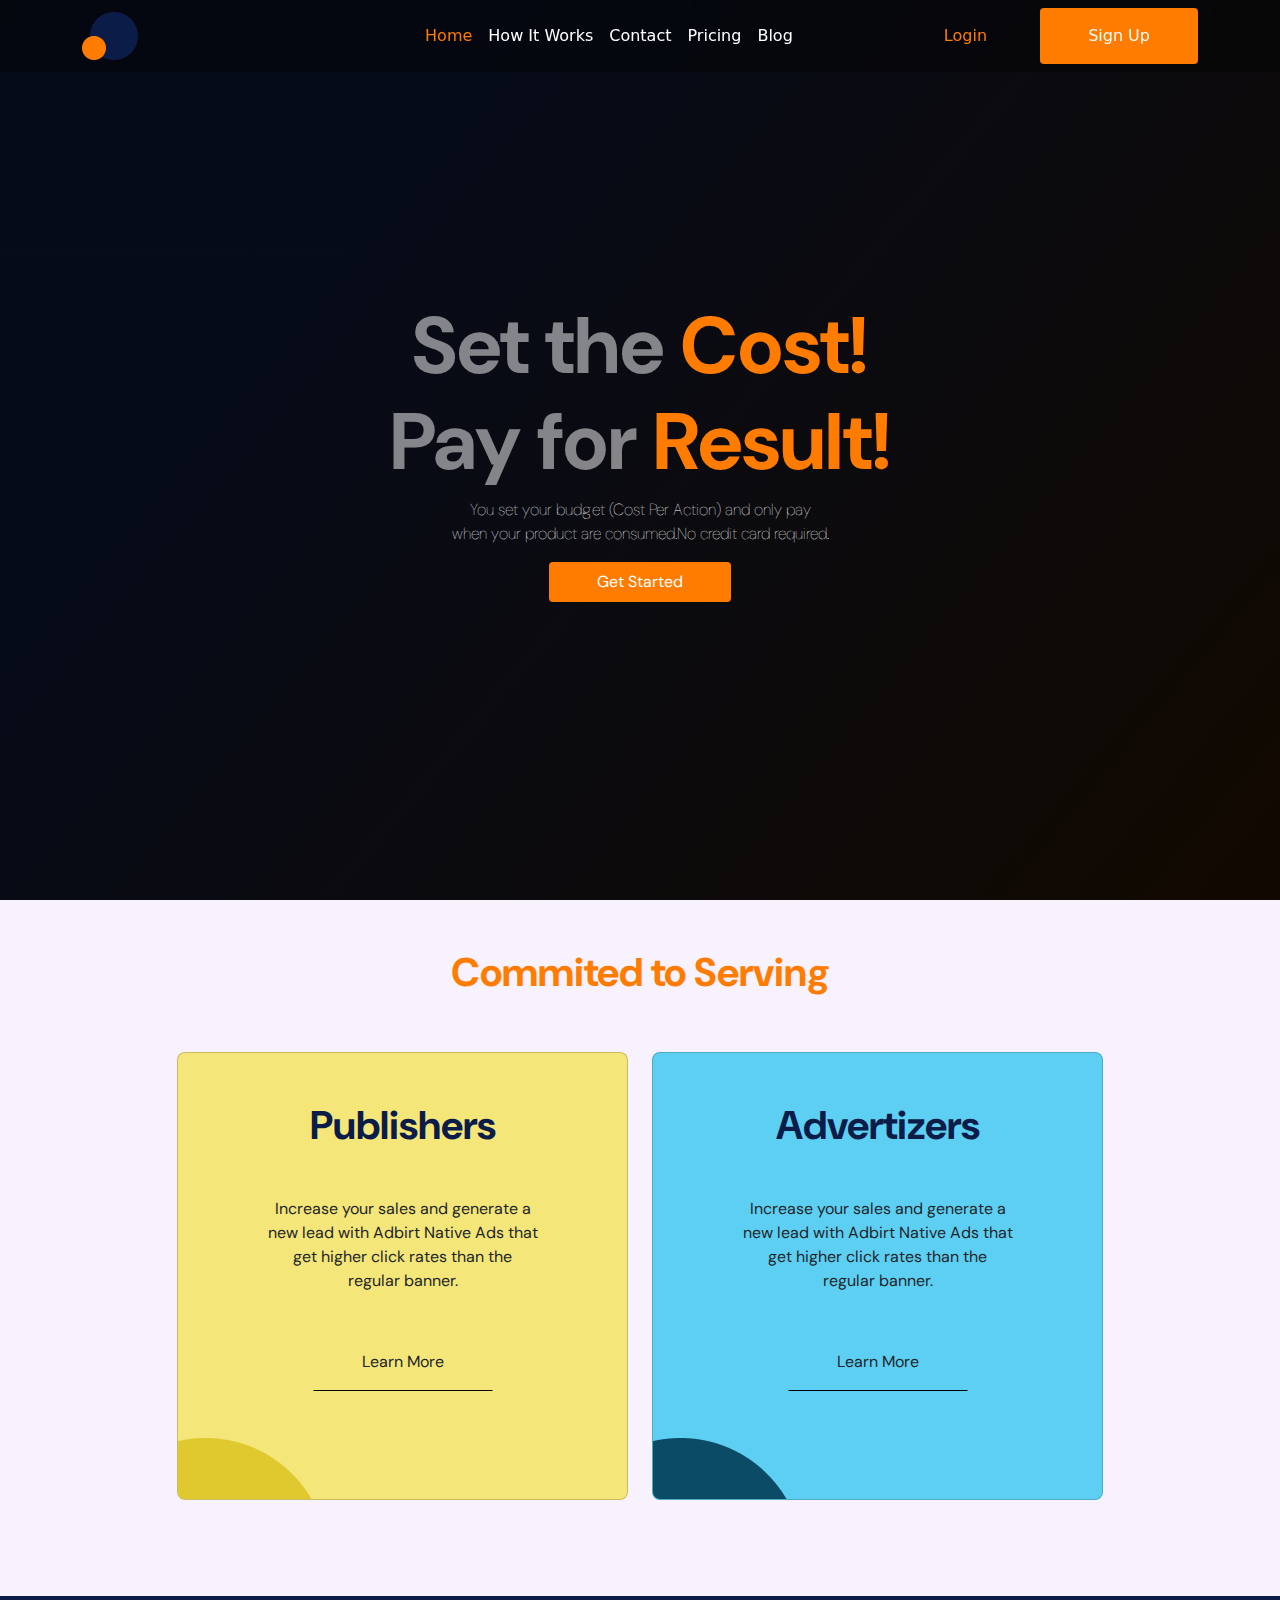
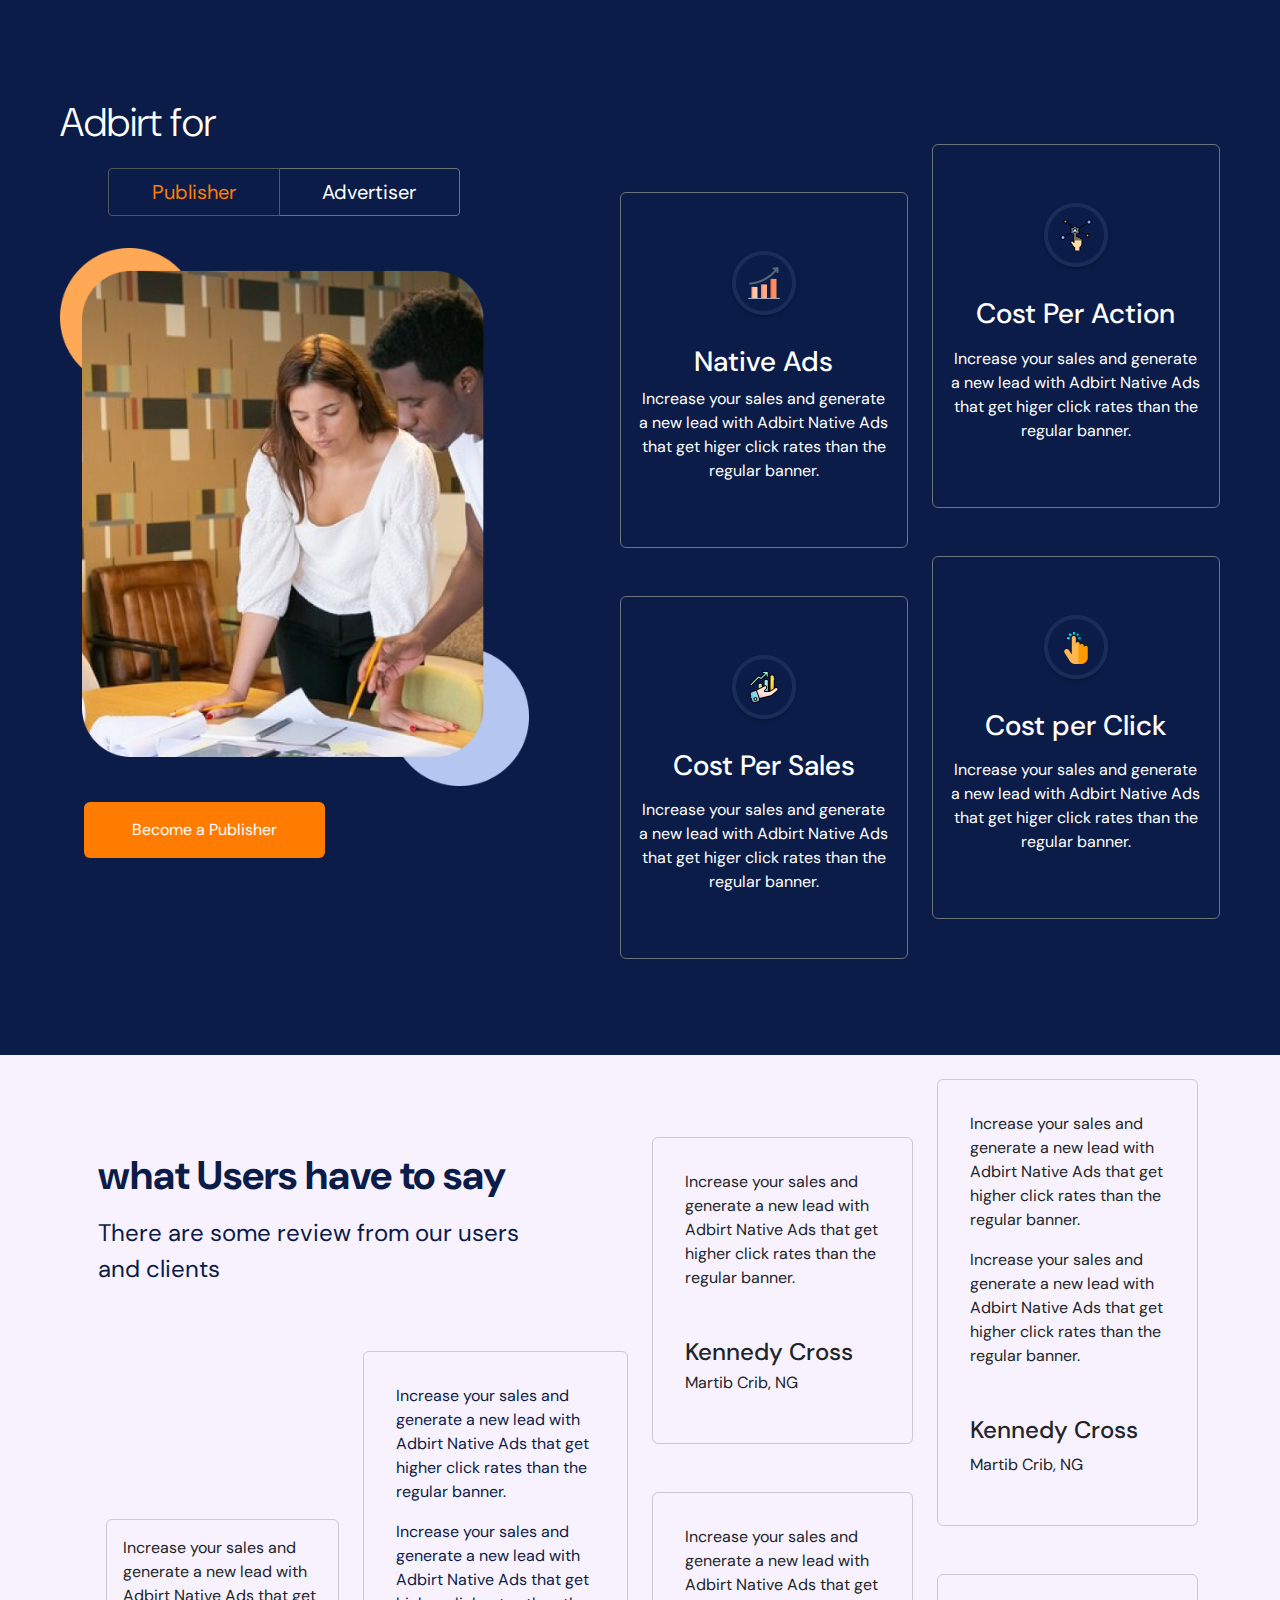
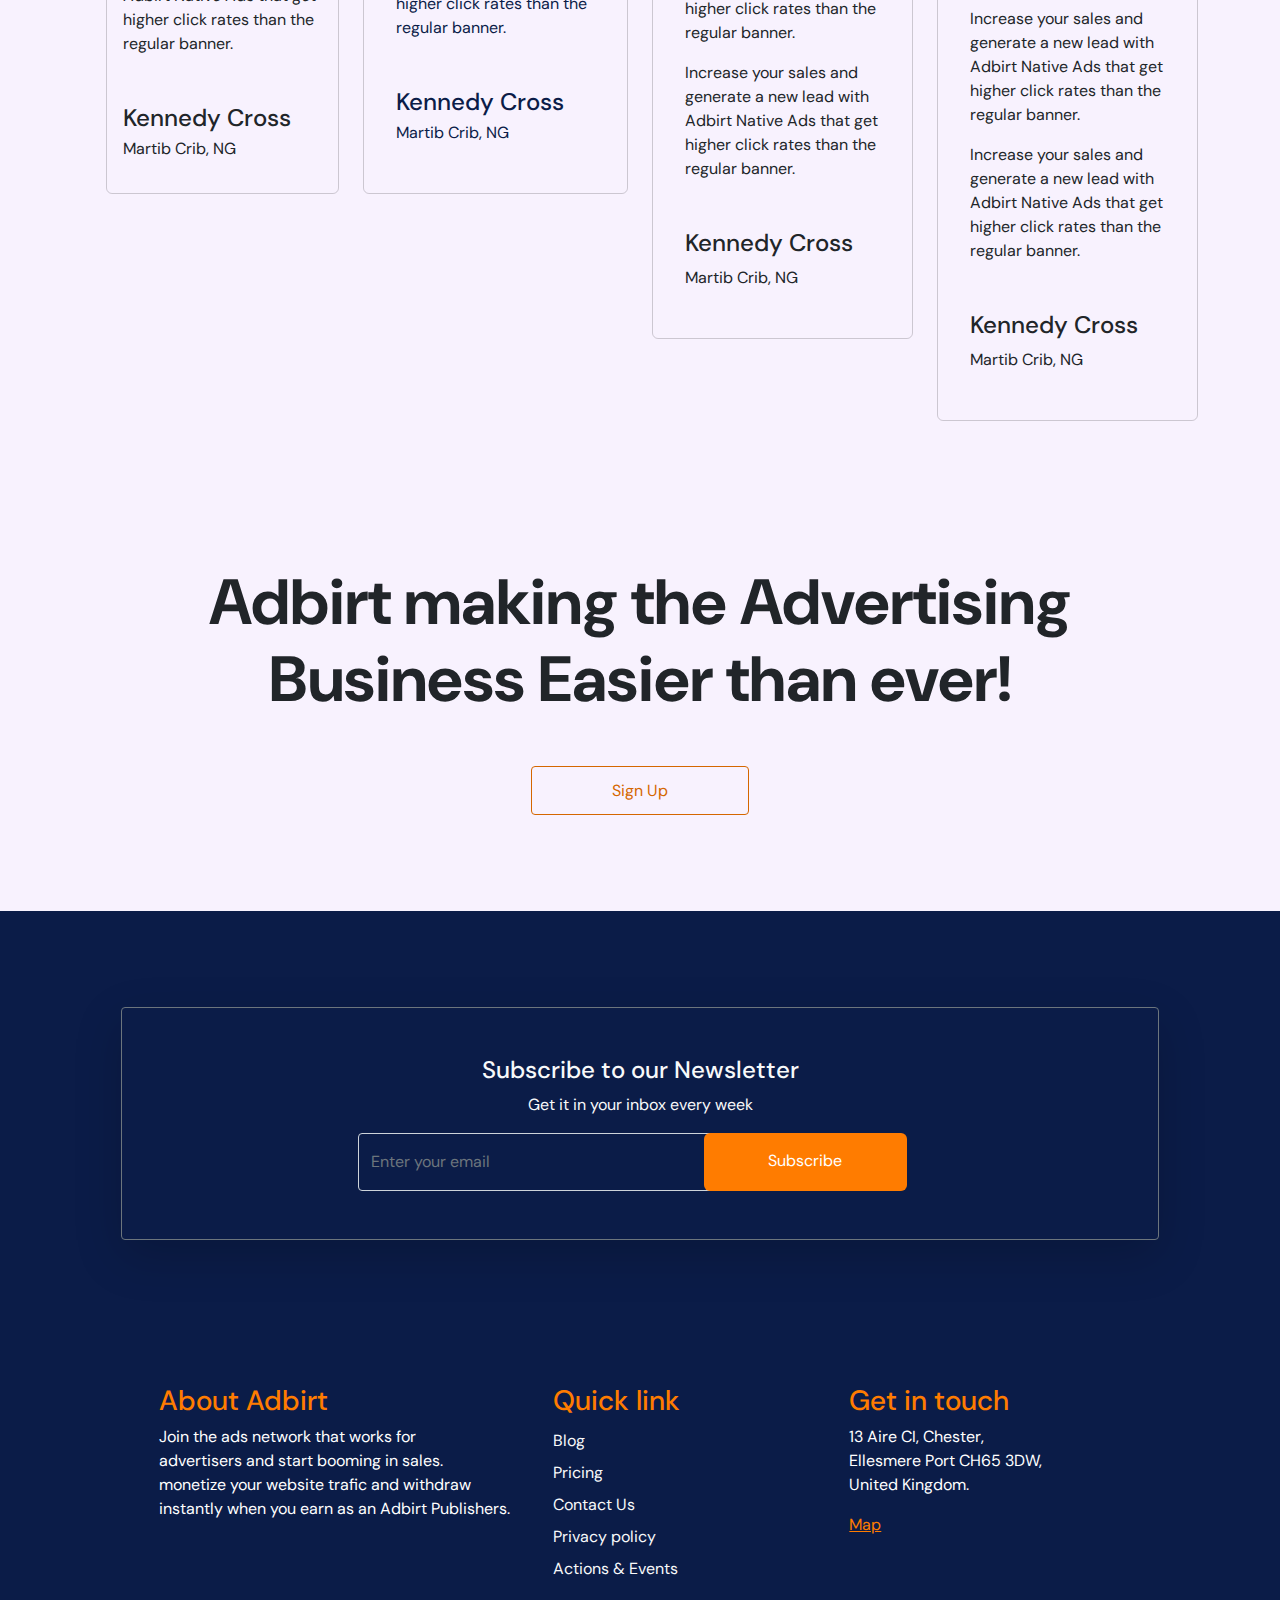
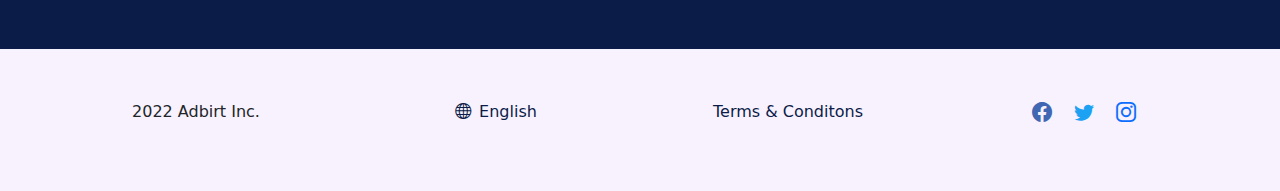
==== index.html @ 10f9bd60 "made some modifications on the contact and index" ====
<!DOCTYPE html>
<html lang="en">

<head>
    <meta charset="UTF-8">
    <meta http-equiv="X-UA-Compatible" content="IE=edge">
    <meta name="viewport" content="width=device-width, initial-scale=1.0">
    <title>landing page one</title>
    <!-- css link -->
    <link rel="stylesheet" href="main.css">
    <!-- bootstrap link -->
    <link rel="stylesheet" href="./css/bootstrap.min.css">
    <!-- icon link -->
    <link rel="stylesheet" href="https://cdn.jsdelivr.net/npm/bootstrap-icons@1.9.1/font/bootstrap-icons.css">
    <!-- google-font link -->
    <link href="https://fonts.googleapis.com/css2?family=DM+Sans:wght@400;700&display=swap" rel="stylesheet">
</head>

<body>
    <!-- start of hero section -->
    <nav class="navbar navbar-expand-lg glass-bg fixed-top p-2">
        <div class="container">
            <div class="position-relative">
                <a class="navbar-brand ms-auto" href="#">
                    <img class="position-absolute bottom-0" src="./asset/vectors/Ellipse 1 (1).png" alt="">
                    <img class="mx-2" src="./asset/vectors/Ellipse 1.png" alt=""></a>
            </div>
            <button class="navbar-toggler" type="button" data-bs-toggle="collapse"
                data-bs-target="#navbarSupportedContent" aria-controls="navbarSupportedContent" aria-expanded="false"
                aria-label="Toggle navigation">
                <span claxss="navbar-toggler-icon"></span>
            </button>
            <div class="collapse navbar-collapse" id="navbarSupportedContent">
                <ul class="navbar-nav mx-auto mb-lg-0 fs-6">
                    <li class="nav-item">
                        <a class="nav-link active " aria-current="page" href="index.html">Home</a>
                    </li>
                    <li class="nav-item">
                        <a class="nav-link text-white " href="how it works.html">How It Works</a>
                    </li>
                    <li class="nav-item">
                        <a class="nav-link text-white" href="contact.html">Contact</a>
                    </li>
                    <li class="nav-item">
                        <a class="nav-link text-white" href="pricing.html">Pricing</a>
                    </li>
                    <li class="nav-item">
                        <a class="nav-link text-white" href="#">Blog</a>
                    </li>
                </ul>

                <div class="">
                    <a class="active text-decoration-none  mx-5" href="#">Login</a>
                    <button class="btn btn-warning button rounded-1 px-5 py-3" type="submit">Sign Up</button>
                </div>
            </div>
        </div>
    </nav>
    <!-- end of nav-bar -->

    <!-- landing page -->
    <section class="section-1 d-flex align-content-center lenear">
        <div class="container">
            <div class="row align-content-center min-vh-100">
                <div class="col-12">
                    <h1 class="text-center fw-bolder display-1 text-white-50 pt-0 head">Set the <span
                            class="custom">Cost!</span><br>
                        Pay for <span class="custom">Result!</span>
                    </h1>
                    <p class="text-white fw-lighter text-center text-sm-center">
                        You set your budget (Cost Per Action) and only pay<br> when your product
                        are consumed.No credit card required.
                    </p>
                    <div class="btn-1 text-center px-3">
                        <a class="btn rounded-1 btn-get px-5 py-2" href="#">Get Started</a>
                    </div>
                </div>

            </div>
        </div>
        </div>
    </section>
    <!-- Commited to serving section -->
    <section class="section-2">
        <h1 class="text-center fw-bold mt-5 custom">Commited to Serving</h1>
        <div class="container mb-5">
            <div class="row gy-5 d-flex justify-content-center align-content-center py-5 pb-5">
                <div class="col-lg-5 col-md-12 col-sm-12 justify-content-center">
                    <div class="card d-flex py-5 px-4 rounded-3 card-1 position-relative overflow-hidden"
                        style="min-height: 28em;">
                        <h1 class="text-capitalize fw-bold advert text-center pub">publishers</h1>
                        <div class="card-body">
                            <p class="text-center px-5 py-4">
                                Increase your sales and generate
                                a new lead with Adbirt Native Ads
                                that get higher click rates than the
                                regular banner.
                            </p>
                            <div class="btn-advert text-center align-items-center">
                                <a href="#" class="btn b-bottom px-5 py-3 ">Learn More</a>
                            </div>
                        </div>

                        <img class="position-absolute bottom-0 start-0" src="./asset/vectors/Ellipse 6.png" alt="">
                    </div>
                </div>

                <div class="col-lg-5 col-md-12 col-sm-12">
                    <div class="card py-5 px-4 rounded-3 card-2 position-relative overflow-hidden"
                        style="min-height: 28em;">
                        <h1 class="text-capitalize fw-bold advert text-center">advertizers</h1>
                        <div class="card-body">
                            <p class="text-center text-dark px-5 py-4">
                                Increase your sales and generate
                                a new lead with Adbirt Native Ads
                                that get higher click rates than the
                                regular banner.
                            </p>
                            <div class="btn-advert text-center align-items-center">
                                <a href="#" class="btn px-5 py-3 mb-0 b-bottom">Learn More</a>

                            </div>
                        </div>
                        <img class="position-absolute bottom-0 start-0" src="./asset/vectors/Group 18.png" alt="">
                    </div>
                </div>
            </div>
        </div>
    </section>
    <!-- the Adbrit section -->
    <section class="section-3 mvh-100">
        <div class="container-fluid">
            <div class="row p-5">
                <div class="col-lg-5">
                    <p class="text-white fw-light pt-5 fs-1">Adbirt for</p>
                    <div class="d-flex ms-0 ms-lg-5 btn-group mx-auto bg-transparent w-75">
                        <a href="#" class="btn btn-secondary btn-lg active px-0 bg-transparent px-2 btn-ad-1">Publisher</a>
                        <a href="#" class="btn btn-secondary  btn-lg px-0 bg-transparent px-2 btn-ad-2">Advertiser</a>
                    </div>
                    <div class="adb-img mt-3 py-3">
                        <img class="img-fluid" src="./asset/img/Group 13.png" alt="">
                    </div>
                    <div class="btn-2 mx-4 ">
                        <a href="#" class="btn btn-border-bottom btn-get py-3 px-5">Become a Publisher</a>
                    </div>
                </div>
                <div class="col-lg-7 ">
                    <div class="row step">
                        <div class="col-lg-6 mt-5">
                            <div class="card border border-secondary transperant mb-5 text-white pt-5">
                                <img class="mx-auto py-2" src="./asset/img/Group 9.png" alt="">
                                <div class="card-body text-white p-3">
                                    <h3 class="text-center mb-2">Native Ads</h3>
                                    <p class="text-center mb-5">
                                        Increase your sales and generate
                                        a new lead with Adbirt Native Ads
                                        that get higer click rates than the
                                        regular banner.
                                    </p>
                                </div>
                            </div>
                            <div class="card border border-secondary transperant text-white pt-5 mb-5">
                                <img class="mx-auto py-2" src="./asset/img/Group 11.png" alt="">
                                <div class="card-body text-white p-3">
                                    <h3 class="text-center mb-3">Cost Per Sales</h3>
                                    <p class="text-center mb-5">
                                        Increase your sales and generate
                                        a new lead with Adbirt Native Ads
                                        that get higer click rates than the
                                        regular banner.
                                    </p>
                                </div>
                            </div>
                        </div>
                        <div class="col-lg-6">
                            <div class="card border border-secondary transperant text-white mb-5 pt-5">
                                <img class="mx-auto py-2" src="./asset/img/Group 10.png" alt="">
                                <div class="card-body text-white p-3">
                                    <h3 class="text-center mb-3">Cost Per Action</h3>
                                    <p class="text-center mb-5">
                                        Increase your sales and generate
                                        a new lead with Adbirt Native Ads
                                        that get higer click rates than the
                                        regular banner.
                                    </p>
                                </div>
                            </div>
                            <div class="card border border-secondary transperant text-white pt-5">
                                <img class="mx-auto py-2" src="./asset/img/Group 12.png" alt="">
                                <div class="card-body text-white p-3">
                                    <h3 class="text-center mb-3">Cost per Click</h3>
                                    <p class="text-center mb-5">
                                        Increase your sales and generate
                                        a new lead with Adbirt Native Ads
                                        that get higer click rates than the
                                        regular banner.
                                    </p>
                                </div>
                            </div>
                        </div>
                    </div>
                </div>
            </div>
        </div>
    </section>
    <!-- What Users Have to say -->
    <section class="section-4">
        <div class="container">
            <div class="row">
                <div class="col-lg-6">
                    <div class="row justify-content-between accent">
                        <div class="col-lg-12 mt-5">
                            <p class="display-6 fw-bold mt-5 mx-3">
                                what Users have to say
                            </p>
                            <p class="fs-4 word-break mx-3">
                                There are some review from our users<br> and clients
                            </p>

                            <div class="d-block d-lg-flex flex-cont">
                                <div class="card bg-transparent mx-4 mt-5 my-5 align-self-end">
                                    <div class="card-body text-dark">
                                        <p>
                                            Increase your sales and generate
                                            a new lead with Adbirt Native Ads
                                            that get higher click rates than the
                                            regular banner.
                                        </p>
                                        <p class="mt-5 mb-1 h4">
                                            Kennedy Cross
                                        </p>
                                        <p class="mt-0">
                                            <span>Martib Crib, NG</span>
                                        </p>
                                    </div>
                                </div>

                                <div class="card p-3 bg-transparent align-self-start my-5">
                                    <div class="card-body">
                                        <p>
                                            Increase your sales and generate
                                            a new lead with Adbirt Native Ads
                                            that get higher click rates than the
                                            regular banner.
                                        </p>
                                        <p>
                                            Increase your sales and generate
                                            a new lead with Adbirt Native Ads
                                            that get higher click rates than the
                                            regular banner.
                                        </p>
                                        <p class="h4 mt-5 mb-1">
                                            Kennedy Cross
                                        </p>
                                        <p class="mt-0">
                                            <span>Martib Crib, NG</span>
                                        </p>
                                    </div>
                                </div>
                            </div>
                        </div>
                    </div>
                </div>
                <div class="col-lg-6">
                    <div class="row text-dark justify-content-center align-items-center">
                        <div class="col-lg-6">
                            <div class="mb-5 text-dark">
                                <div class="card p-3 transperant mb-5">
                                    <div class="card-body text-left">
                                        <p>
                                            Increase your sales and generate
                                            a new lead with Adbirt Native Ads
                                            that get higher click rates than the
                                            regular banner.
                                        </p>
                                        <p class="h4 mt-5 mb-1">
                                            Kennedy Cross
                                        </p>
                                        <p class="mt-0">
                                            <span>Martib Crib, NG</span>
                                        </p>
                                    </div>
                                </div>
                                <div class="card p-3 transperant">
                                    <div class="card-body text-left">
                                        <p>
                                            Increase your sales and generate
                                            a new lead with Adbirt Native Ads
                                            that get higher click rates than the
                                            regular banner.
                                        </p>
                                        <p>
                                            Increase your sales and generate
                                            a new lead with Adbirt Native Ads
                                            that get higher click rates than the
                                            regular banner.
                                        </p>
                                        <p class="h4 mt-5">
                                            Kennedy Cross
                                        </p>
                                        <p class="mt-0">
                                            <span>Martib Crib, NG</span>
                                        </p>
                                    </div>
                                </div>
                            </div>

                        </div>
                        <div class="col-lg-6">
                            <div class="mb-5 text-dark">
                                <div class="card p-3 transperant mt-4 mb-5">
                                    <div class="card-body text-left">
                                        <p>
                                            Increase your sales and generate
                                            a new lead with Adbirt Native Ads
                                            that get higher click rates than the
                                            regular banner.
                                        </p>
                                        <p>
                                            Increase your sales and generate
                                            a new lead with Adbirt Native Ads
                                            that get higher click rates than the
                                            regular banner.
                                        </p>
                                        <p class="h4 mt-5">
                                            Kennedy Cross
                                        </p>
                                        <p class="mt-0">
                                            <span>Martib Crib, NG</span>
                                        </p>
                                    </div>
                                </div>
                                <div class="card p-3 transperant">
                                    <div class="card-body text-left">
                                        <p>
                                            Increase your sales and generate
                                            a new lead with Adbirt Native Ads
                                            that get higher click rates than the
                                            regular banner.
                                        </p>
                                        <p>
                                            Increase your sales and generate
                                            a new lead with Adbirt Native Ads
                                            that get higher click rates than the
                                            regular banner.
                                        </p>
                                        <p class="h4 mt-5">
                                            Kennedy Cross
                                        </p>
                                        <p class="mt-0">
                                            <span>Martib Crib, NG</span>
                                        </p>
                                    </div>
                                </div>
                            </div>
                        </div>
                    </div>

                </div>
            </div>
        </div>
        <div class="container mt-5 pt-5 pb-5 ">
            <h1 class="text-dark text-center fw-bold text-wrap display-3"> Adbirt making the Advertising Business Easier
                than ever!</h1>
            <div class="btn-2 text-center mt-5">
                <a href="#" class="btn btn-outline-warning btn-border-bottom btn-signup-2 rounded-1">Sign Up</a>
            </div>
        </div>

    </section>
<!-- subscribe section -->
    <section class="section-5 section-3 mt-5 pb-5 pt-5 px-5 mvh-100">
        <div class="container">
            <div
                class=" transperant text-light text-center border border-secondary shadow-lg p-4 mb-5 rounded rounded-1 p-5 mt-5 min-vw-25 h-50 form-wd">
                <h4>Subscribe to our Newsletter</h4>
                <p>
                    Get it in your inbox every week
                </p>

                <div class="d-none d-md-block grim">
                    <form class="position-relative d-flex justify-content-center" role="group">
                        <div class="container-fluid">
                            <input class="form-control py-3 w-50 ms-5 me-5 pt bg-transparent rounded-1" type="email"
                                placeholder="Enter your email" aria-label="Search">
                        </div>
                        <a class="btn input-btn py-3 position-absolute top-0 start-50 bottom-0 end-0 w-25"
                            type="submit">Subscribe</a>
                    </form>
                </div>
                <div class="d-block d-md-none">
                    <form class="" role="group">
                        <div class="container">
                            <input class="form-control d-flex me-2 me-sm-5 py-3 bg-transparent rounded-1" type="email"
                                placeholder="Enter your email" aria-label="Search">
                        </div>
                        <div class="container">
                            <button class="btn input-btn btn-sm  px-4 py-2 mt-2 rounded-1"
                                type="submit">Subscribe</button>
                        </div>


                    </form>
                </div>
            </div>
        </div>
    </section>
    <!-- prefooter -->
    <section class="section-5">
        <div class="container-fluid">
            <div class="row d-flex justify-content-center p-5 fs-6 ml-5">
                <div class="col-lg-4">
                    <h3 class="text-capitalize ft-head">about adbirt</h3>
                    <p class="text-white text-left">
                        Join the ads network that works for<br>
                        advertisers and start booming in sales.<br>
                        monetize your website trafic and withdraw<br>
                        instantly when you earn as an Adbirt Publishers.
                    </p>
                </div>
                <div class="col-lg-3">
                    <h3 class="ft-head">Quick link</h3>
                    <ul class="list-unstyled lh-lg">
                        <li><a class="text-decoration-none text-light" href="#">Blog</a></li>
                        <li><a class="text-decoration-none text-light" href="#">Pricing</a></li>
                        <li><a class="text-decoration-none text-light" href="#">Contact Us</a></li>
                        <li><a class="text-decoration-none text-light" href="#">Privacy policy</a></li>
                        <li><a class="text-decoration-none text-light" href="#">Actions & Events</a></li>

                    </ul>
                </div>
                <div class="col-lg-3">
                    <h3 class="ft-head">Get in touch</h3>
                    <p class="text-white">
                        13 Aire CI, Chester,<br>
                        Ellesmere Port CH65 3DW,<br>
                        United Kingdom.
                    </p>
                    <div class="mb-5">
                        <a class="active" href="#">Map</a>
                    </div>

                </div>
            </div>
        </div>
    </section>
    <!-- the footer -->
    <footer>
        <div class="container-fluid">
            <div class="row d-flex justify-content-center align-items-center text-lg-center p-5 fs-6 ml-5">
                <div class="col-lg-3 ms-auto">
                    <p class="text-dark ft-colr">
                        2022 Adbirt Inc.
                    </p>
                </div>
                <div class="col-lg-3">
                    <p class="ft-colr">
                        <i class="bi bi-globe mx-2 mt-5"></i>English
                    </p>
                </div>
                <div class="col-lg-3">
                    <p class="ft-colr">
                        Terms & Conditons
                    </p>

                </div>
                <div class="col-lg-3">
                    <p class="ft-colr fs-5">
                       <a href="#"><i class="bi bi-facebook mx-2 d-block d-md-inline"></i></a>
                        <a href="#"><i class="bi bi-twitter mx-2 d-block d-md-inline"></i></a>
                        <a href="#"><i class="bi bi-instagram mx-2 d-block d-md-inline"></i></a>
                    </p>

                </div>
            </div>
        </div>

    </footer>

    <script src="./js/bootstrap.min.js"></script>
    <script src="./main.js"></script>
</body>

</html>
---- main.css ----
:root {
    --color-default: #FF7C00;
    --color-primary: #0B1C48;
    --background-color-primary: #FF7C00;
    --background-color-secondary:#0B1C48;
}
/* ----------------------
the hero styling
---------------------- */
body{
    scroll-behavior: smooth !important;
    background-color: #F8F2FE !important;
}

.glass-bg{
    background: rgba(0, 0, 0, 0.4) !important;
    backdrop-filter: blur(10px) !important;
    box-shadow:outset 10px 10px 10px gray !important;
    transition: 1.5s ease-in;
}

section{
    font-family: 'DM Sans'!important;
}

.navbar-collapse{
    margin-left: 10rem;
}

.custom{
   color:var(--color-default);
}

a.active {
    color: #FF7C00 !important;
}

.b-bottom{
    border-bottom: 1px solid black !important;
    border-radius: 0px !important;
}

.btn-advert a:hover{
    color: white !important;
    background-color:#D46700 !important;
    border: none !important;
    border-radius:0px !important;
}

.btn-get, .button, .navbar-toggler .btn, .input-btn{
    background-color: #FF7C00 !important;
    color: white !important;
    border: none !important;
}

.btn-signup-2{
    padding: 0.7rem 5rem  !important;
    border-color: #D56700 !important;
    color: #D56700 !important;
}

.btn-signup-2:hover{
    background-color: var(--background-color-primary) !important;
    color: white !important;
    border: none !important;
}


.btn-ad-1{
    border-top-left-radius: 4px !important;
    border-bottom-left-radius: 4px !important;
}
.btn-ad-2{
   border-top-right-radius: 4px !important;
   border-bottom-right-radius: 4px !important;
}

.btn-ad-1:hover, .btn-ad-2:hover{
    background-color: gray !important;
}

/* adbirt btn styling */
.btn-ad-1:focus, .btn-ad-2:focus{
    color: var(--color-default) !important;
}

.btn-get:hover, .button:hover, .navbar-toggler:hover{
   background: transparent !important; 
   color: var(--color-default) !important;
   border: 1px solid var(--color-default) !important;
   
}

.lenear{
    background: linear-gradient(130.3deg, rgba(1, 6, 19, 0.978) 27.12%, rgb(17, 9, 1) 96.94%);
}

/* ----------------------
the commited to.. styling
---------------------- */
.pub{
    color: #6F6400 !important;
}

.advert{
    color: var(--color-primary) !important  ;
}

.card-1{
    background-color: #F5E67A !important;
}

.card-2{
    background-color: #5DCFF3 !important;
}

/* ----------------------
the Adbirt.. styling
---------------------- */
.section-3, .section-5{
    background-color: var(--background-color-secondary);
}


.transperant{
    background-color: transparent !important;
}



.step{
  padding: 15% 0% 0% 10% !important;
}

.accent{
    color: #0B1C48;
}

.ft-head{
    color: var(--color-default) !important ;
}

.bi-facebook{
    color: #4267b2;
}
.bi-twitter{
    color: #1DA1F2;
}
.bi-instagram{
    /* color: #8641B1 62.5%,
    rgba(250, 155, 60, 0.5052) 94.27%,
    rgba(250, 155, 60, 0)100%; */
    color: linear-gradient(90deg, #833ab4, #fd1d1d, #fcb045)!;

}

.abirt::before{
    content: "" !important;
    display: block !important;
}

.input-btn{
    background-color: var(--background-color-primary);
}


.grim{
    margin-left: 8rem !important;
}

.form-wd{
    width: 93% !important;
    margin: auto !important;
}

.ft-colr{
    color: var(--color-primary) !important;
}
/* end of landing page */


/* -------------------------
how it works styling
---------------------------- */

.btn-become{
    color: #D56700 !important;
    border-color: #D56700 !important;
    background: transparent !important; 
}

/* how it works btn styling */
.btn-ad-a, .btn-ad-p{
    border-bottom: 1px solid var(--color-default) !important;
    border-radius: 0px !important;
}
.btn-ad-a:focus, .btn-ad-p:focus{
    color: var(--color-default) !important;
    border-color: var(--color-default) !important;
    border-bottom: 1px;
    border: none;

}

.btn-become:hover{
    color: white  !important;
    border: #D56700 !important;
    background-color: var(--background-color-primary) !important;
    border: 1px solid transparent;
}

/* ---------------
        cards
------------------ */
.create-w{
background-color: #E4EAFF !important;
border: 1px solid #CED9FF !important;
}

.create-ad{
    background-color: rgba(251, 167, 222, 0.19) !important;
    border: #FFAEF3 !important;
}

.fund-wall{
    background-color: #FFE4E4 !important;
    border: 1px solid rgba(245, 111, 111, 0.13) !important;
}

.set-bug{
    background-color: rgba(225, 236, 66, 0.33) !important;
    border: 1px solid #F9D75E !important;
}

.pub-color{
    color: var(--background-color-secondary) !important;
}

/* ---------------------------------
How it Works Page
---------------------------------- */
.bg-how-it{
    background-color:  #010100 !important;
}

/* ----------------------
pricing styling
------------------------- */
.pricing-btn{
    background-color: #FFF087 !important;
}
.pricing-btn-2{
    background-color:  #86DBFF !important;
}
.pricing-btn-color{
    color:   #877600 !important;
}
.pricing-btn-color-2{
    color:  #024765 !important;
}
.checkbox-color{
    color:  #877600 !important ;
}

.icon-bg{
    color: var(--color-default) !important;
}



.form-floating:not(.Subject){
    position: relative;
}
.icon{
    position: absolute;
    top: calc(10%);
    left: 0.8rem;
}

.form-floating:not(.Subject) label, .form-floating .form-control{
    left: .2rem !important;
    padding-left: 2.8rem !important;
}
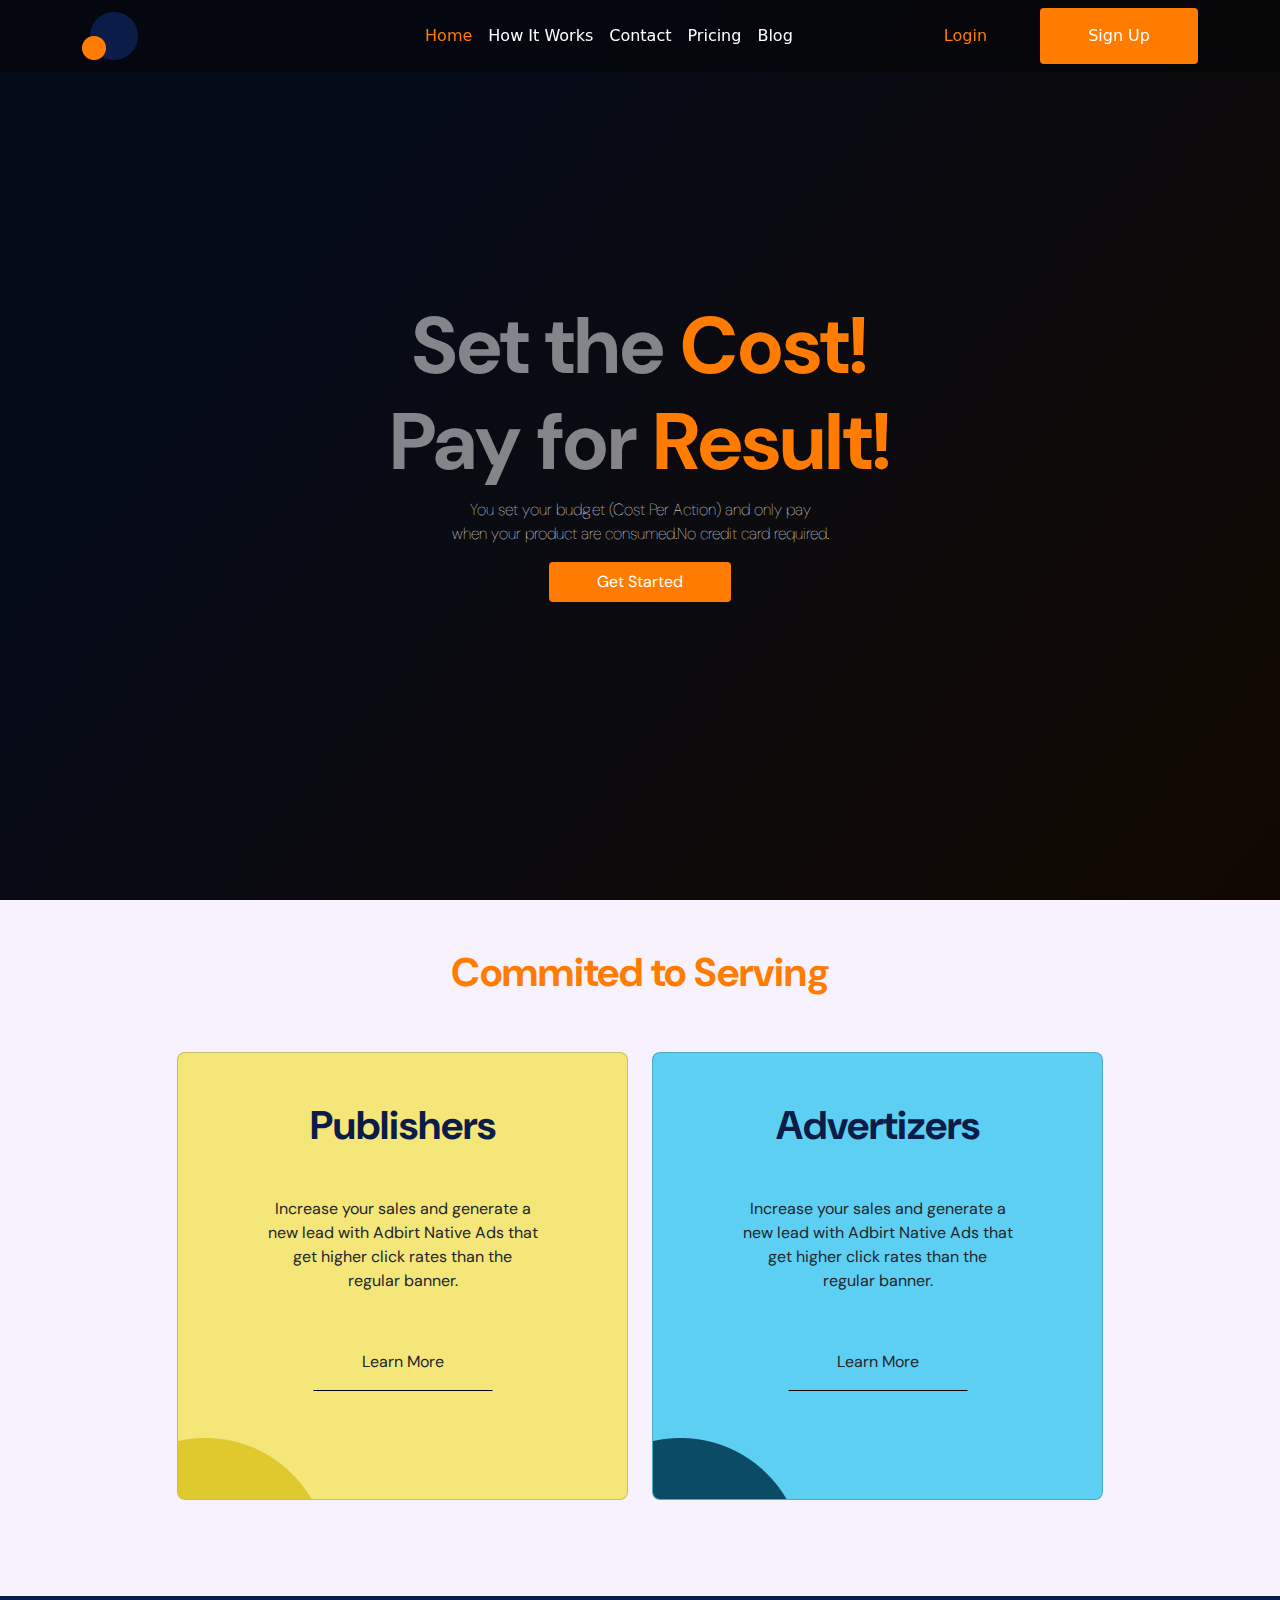
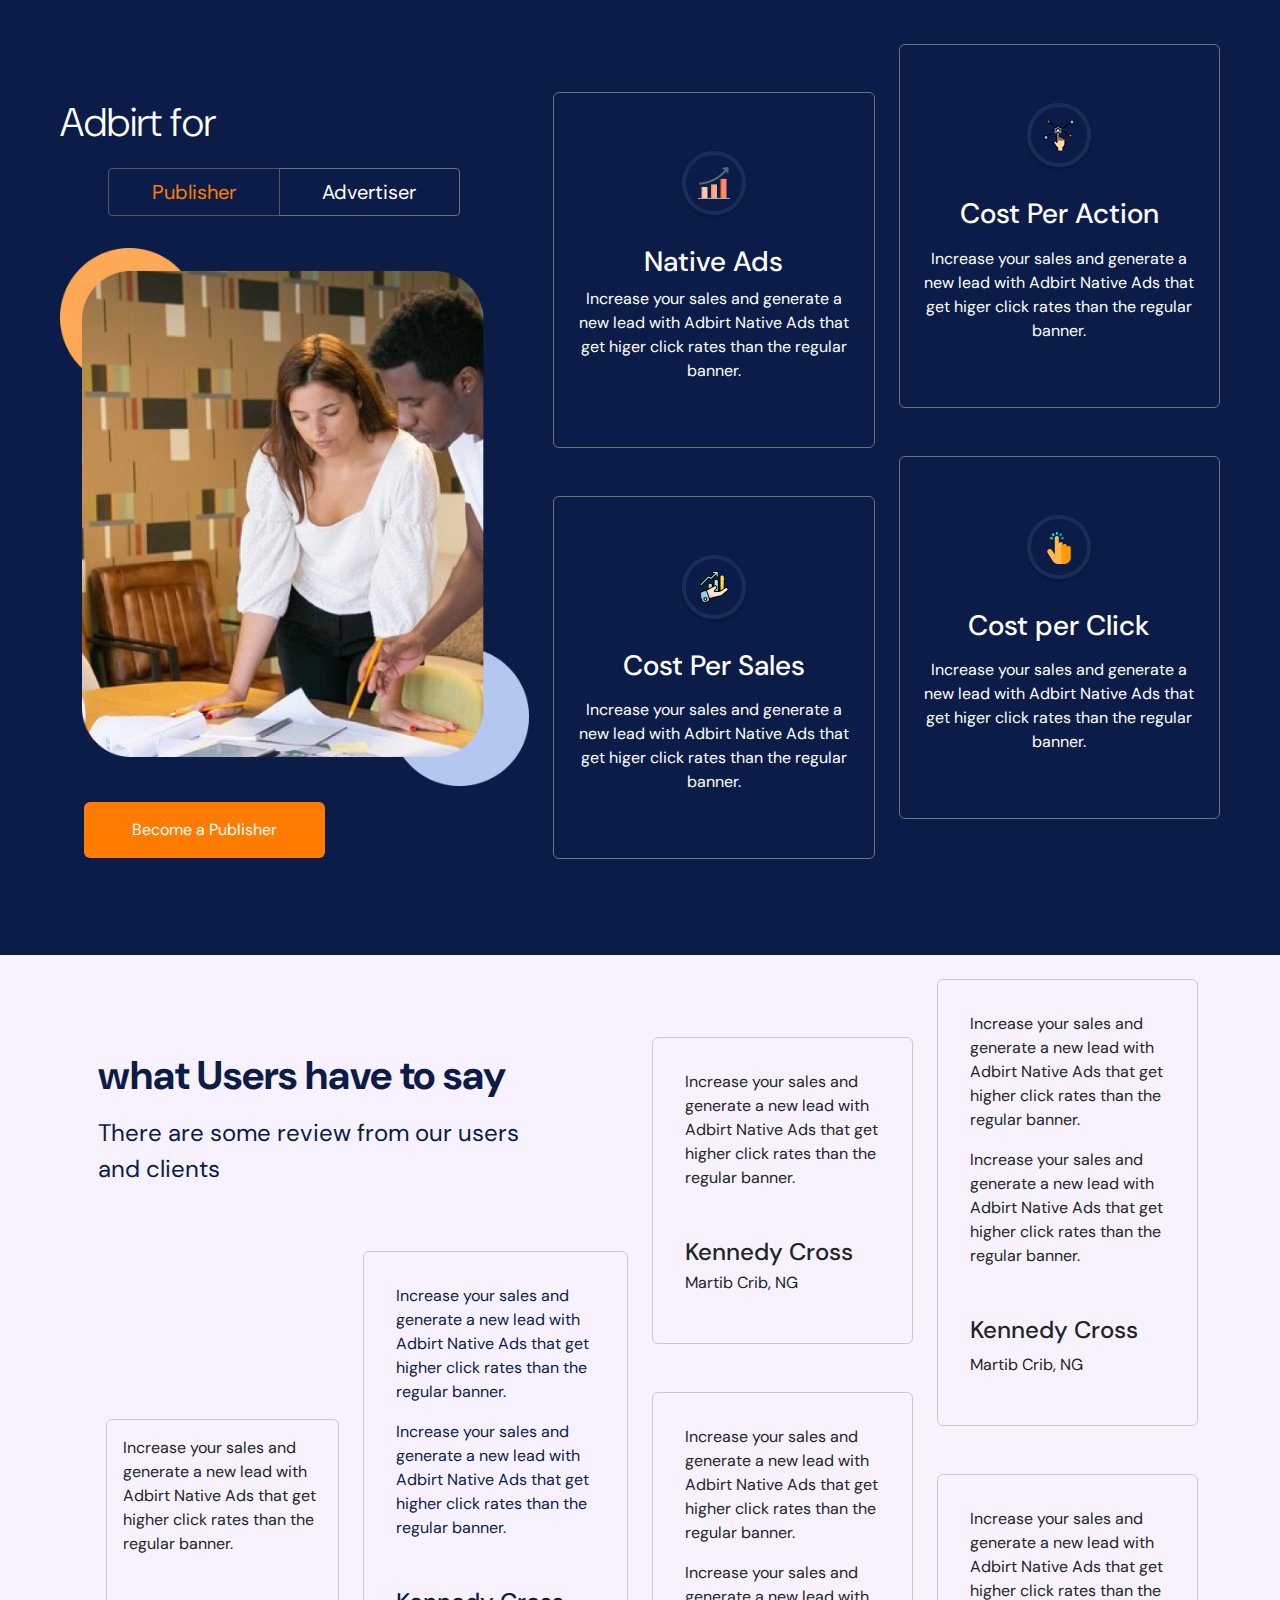
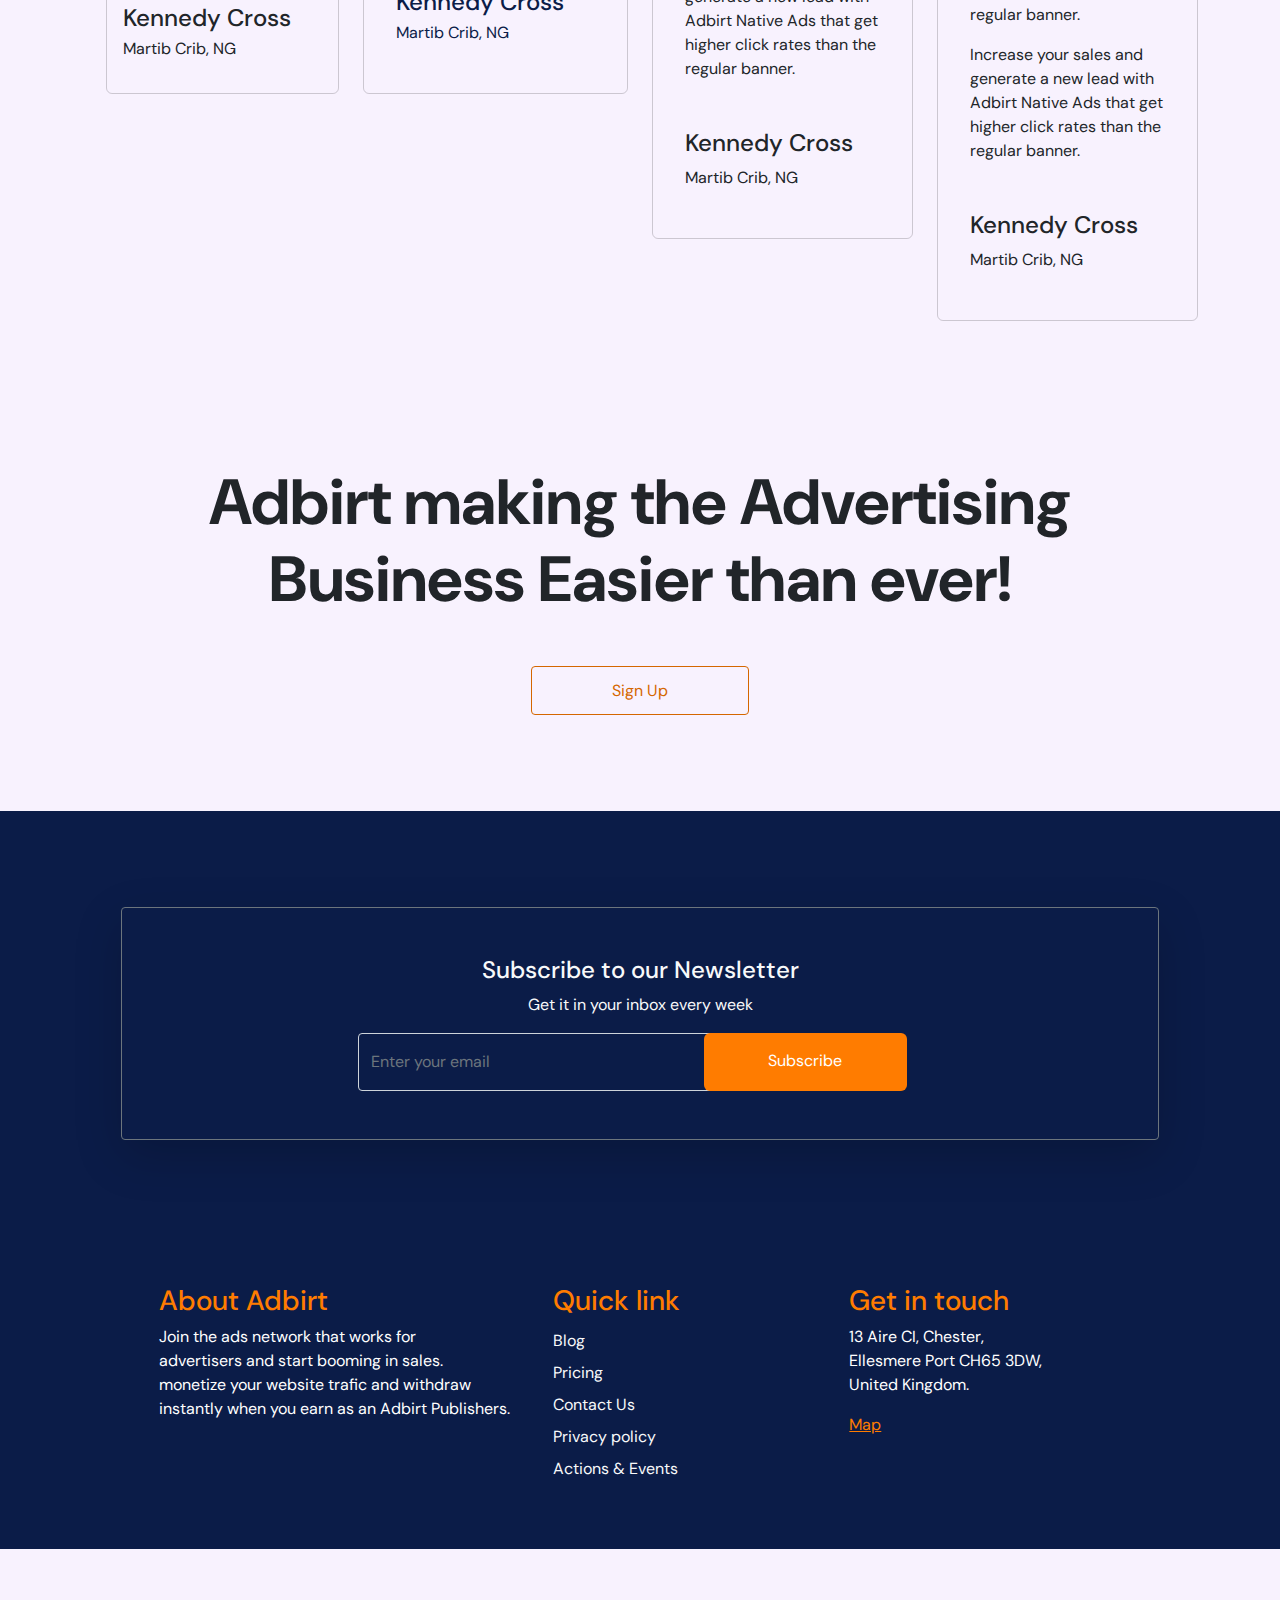
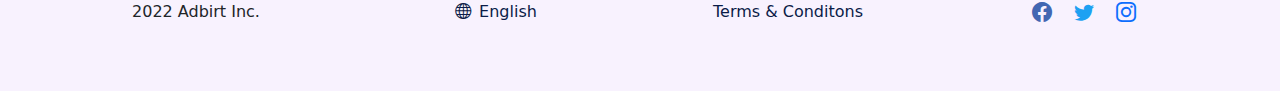
==== commit 255a0e4f: "blog page made" ====
--- a/index.html
+++ b/index.html
@@ -45,7 +45,7 @@
                         <a class="nav-link text-white" href="pricing.html">Pricing</a>
                     </li>
                     <li class="nav-item">
-                        <a class="nav-link text-white" href="#">Blog</a>
+                        <a class="nav-link text-white" href="blog.html">Blog</a>
                     </li>
                 </ul>
 
@@ -144,8 +144,8 @@
                         <a href="#" class="btn btn-border-bottom btn-get py-3 px-5">Become a Publisher</a>
                     </div>
                 </div>
-                <div class="col-lg-7 ">
-                    <div class="row step">
+                <div class="col-lg-7">
+                    <div class="row">
                         <div class="col-lg-6 mt-5">
                             <div class="card border border-secondary transperant mb-5 text-white pt-5">
                                 <img class="mx-auto py-2" src="./asset/img/Group 9.png" alt="">
--- a/main.css
+++ b/main.css
@@ -127,10 +127,10 @@
 }
 
 
-
+/* 
 .step{
   padding: 15% 0% 0% 10% !important;
-}
+} */
 
 .accent{
     color: #0B1C48;
@@ -281,3 +281,7 @@
     left: .2rem !important;
     padding-left: 2.8rem !important;
 }
+
+.spn-col{
+    background-color:#FFE5CC !important;
+}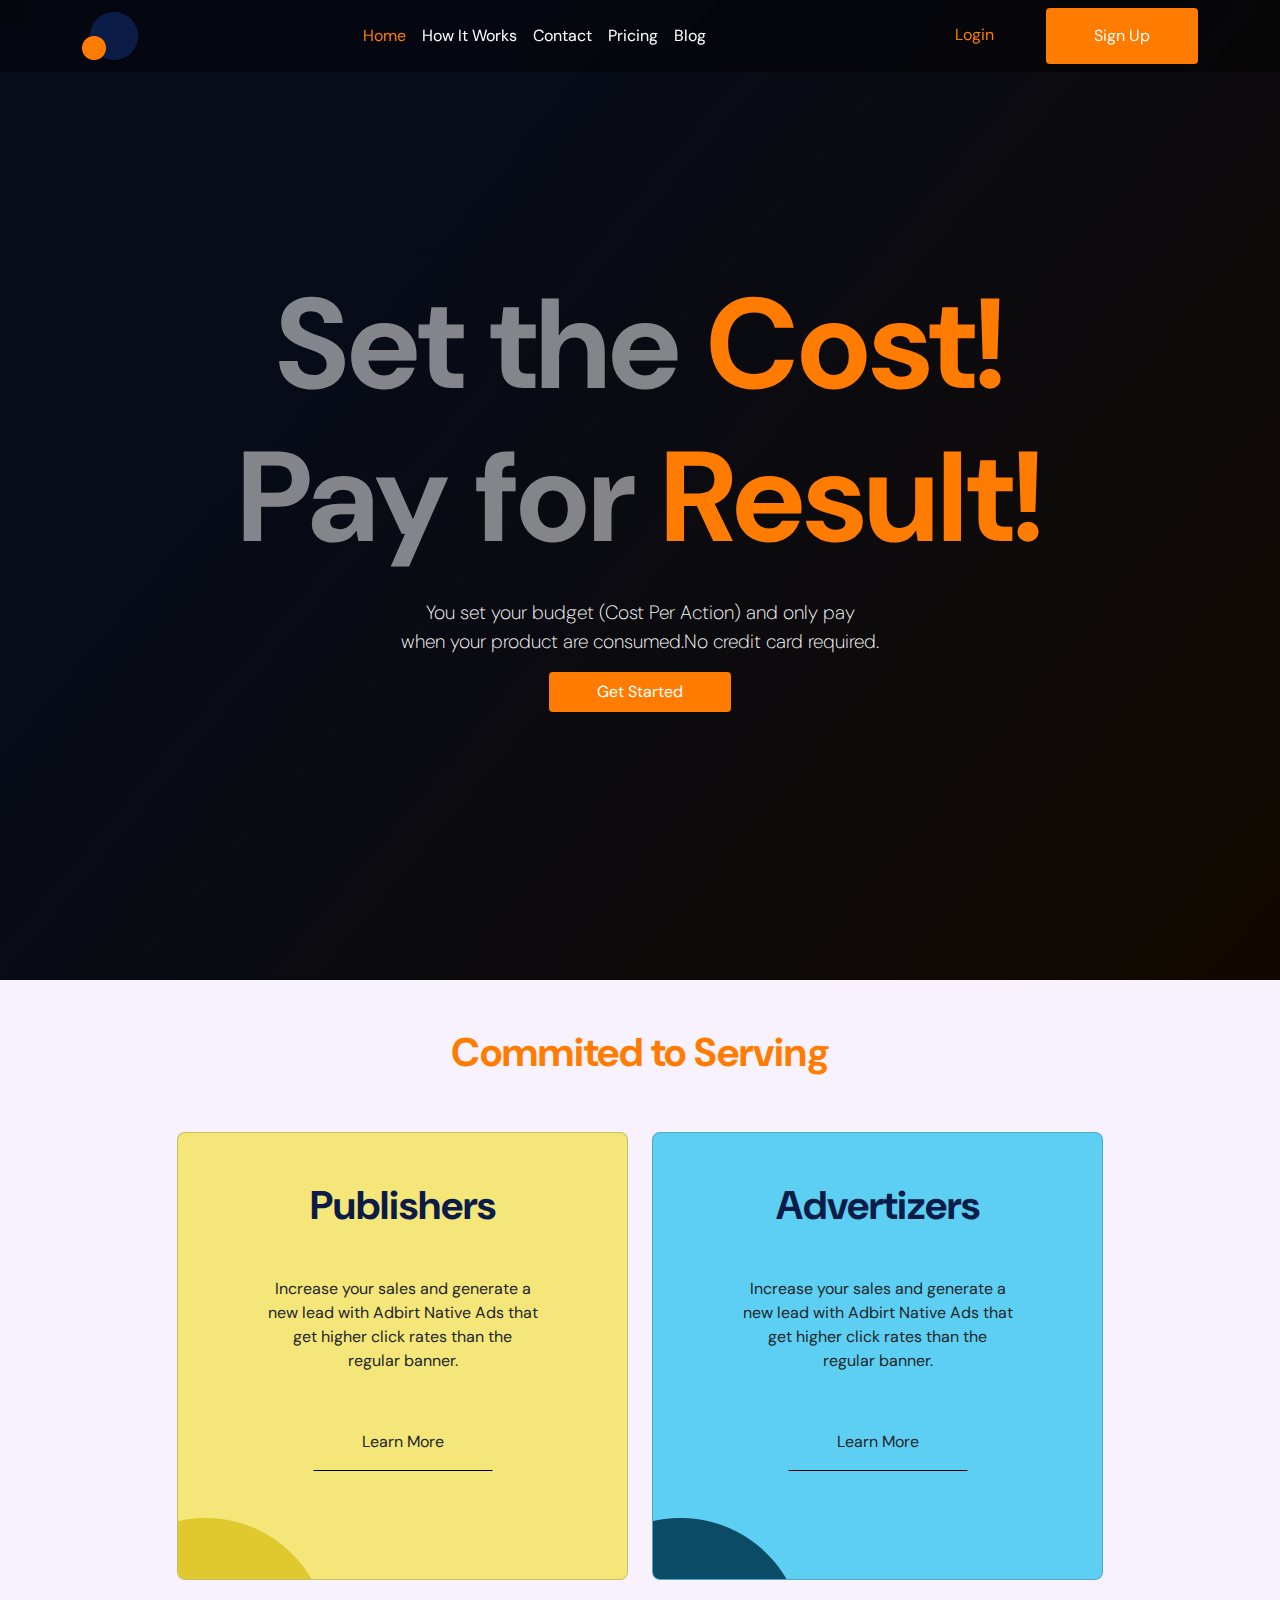
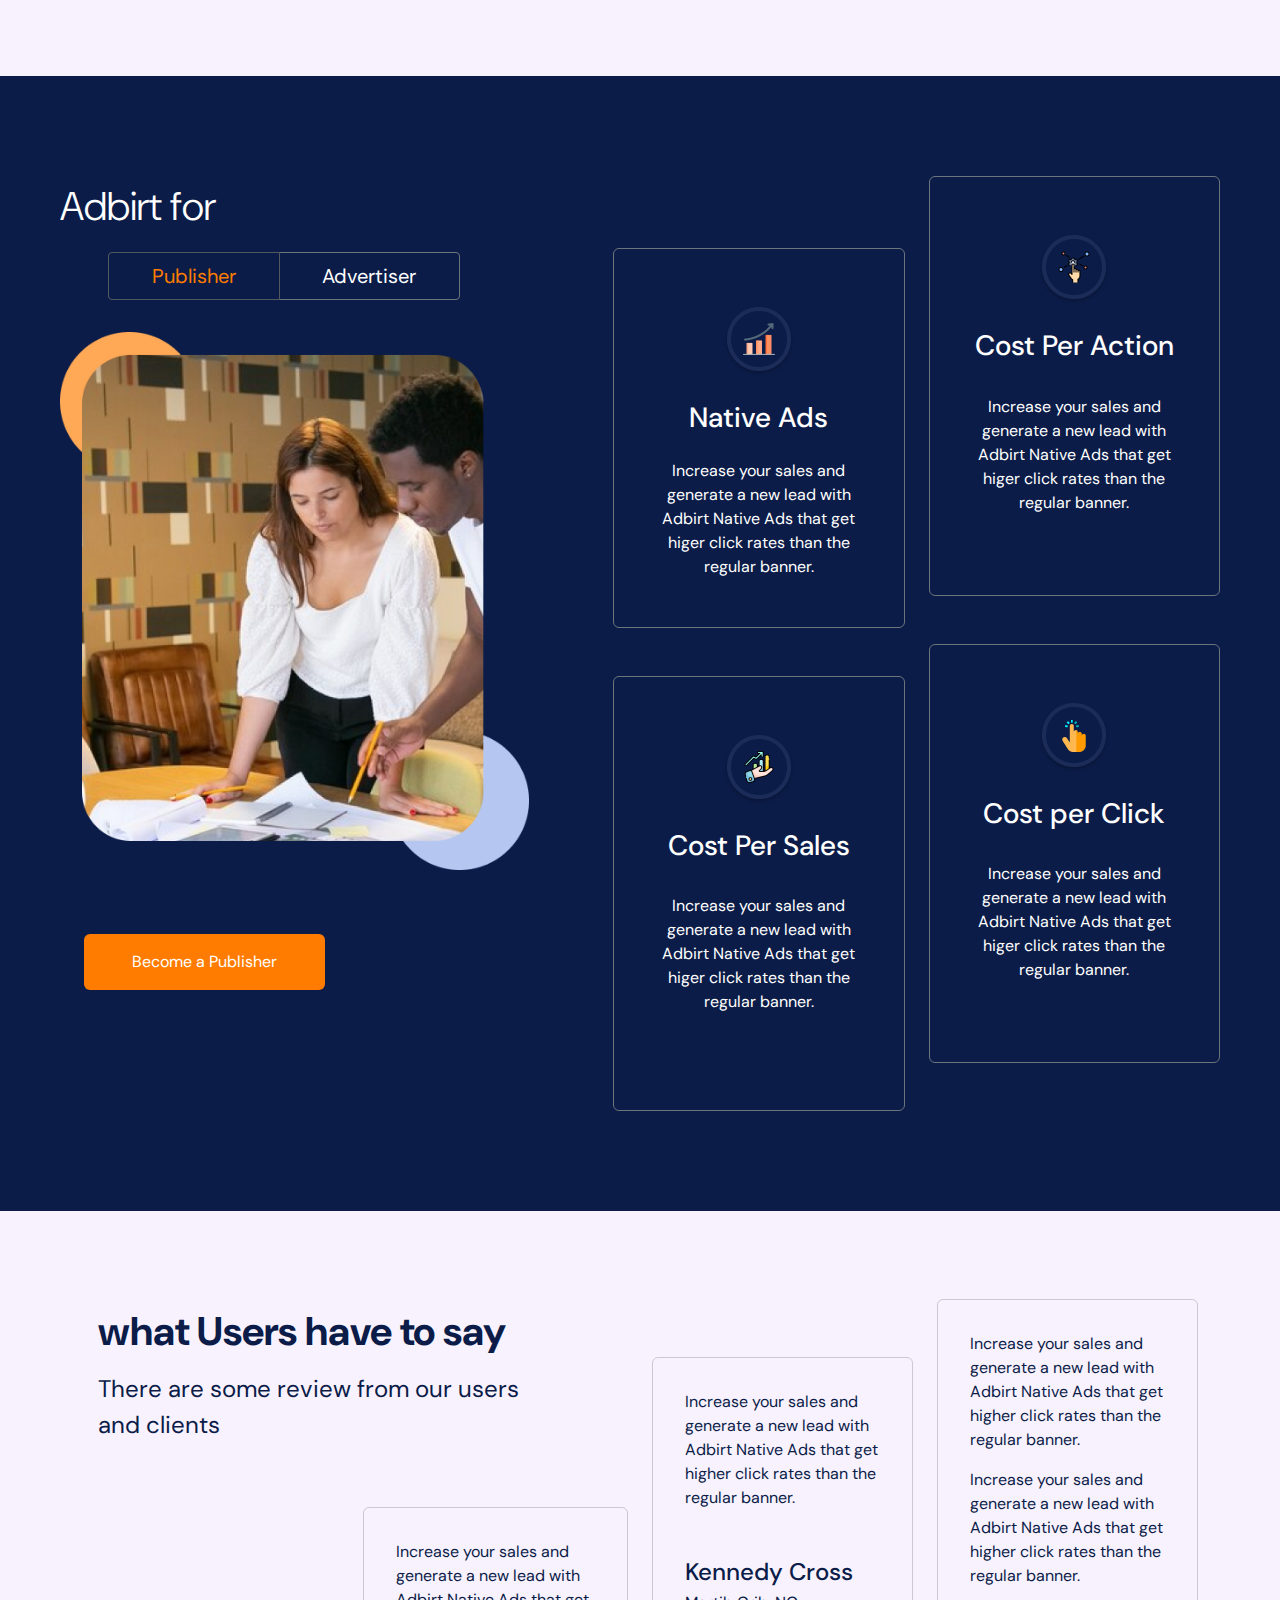
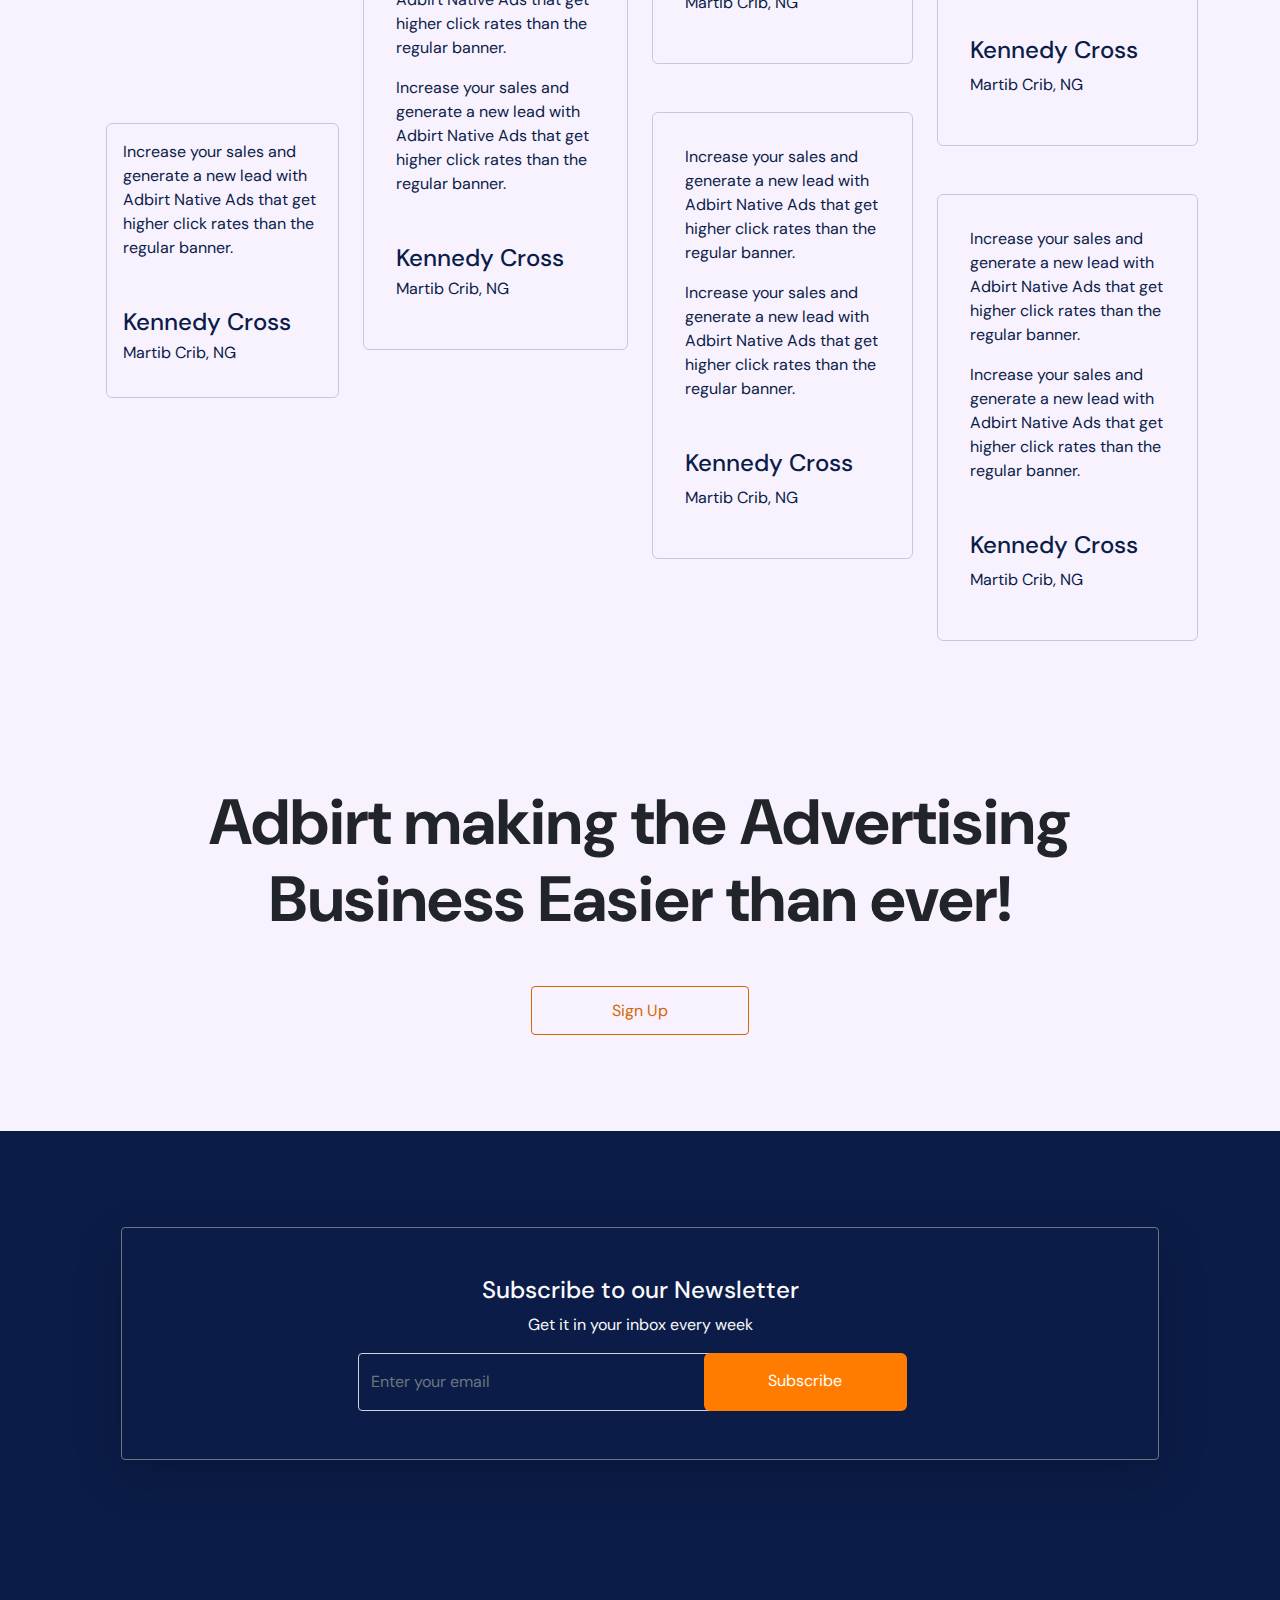
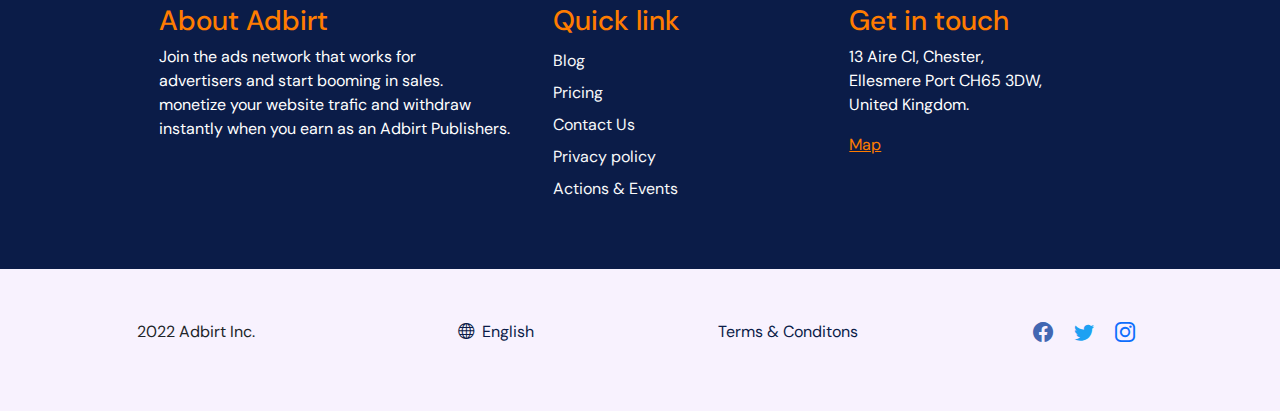
==== commit 4755ac6d: "made modifications on the every page" ====
--- a/index.html
+++ b/index.html
@@ -50,7 +50,7 @@
                 </ul>
 
                 <div class="">
-                    <a class="active text-decoration-none  mx-5" href="#">Login</a>
+                    <a class="active text-decoration-none mx-lg-5 d-block d-lg-inline ms-sm-0" href="#">Login</a>
                     <button class="btn btn-warning button rounded-1 px-5 py-3" type="submit">Sign Up</button>
                 </div>
             </div>
@@ -59,15 +59,15 @@
     <!-- end of nav-bar -->
 
     <!-- landing page -->
-    <section class="section-1 d-flex align-content-center lenear">
+    <section class="section-1 align-content-center lenear">
         <div class="container">
             <div class="row align-content-center min-vh-100">
-                <div class="col-12">
-                    <h1 class="text-center fw-bolder display-1 text-white-50 pt-0 head">Set the <span
+                <div class="col-lg-12">
+                    <h1 class="text-center fw-bolder text-white-50 pt-0 head">Set the <span
                             class="custom">Cost!</span><br>
                         Pay for <span class="custom">Result!</span>
                     </h1>
-                    <p class="text-white fw-lighter text-center text-sm-center">
+                    <p class="text-white text-center text-sm-center pt-3 lh-base head-p">
                         You set your budget (Cost Per Action) and only pay<br> when your product
                         are consumed.No credit card required.
                     </p>
@@ -81,7 +81,7 @@
         </div>
     </section>
     <!-- Commited to serving section -->
-    <section class="section-2">
+     <section class="section-2">
         <h1 class="text-center fw-bold mt-5 custom">Commited to Serving</h1>
         <div class="container mb-5">
             <div class="row gy-5 d-flex justify-content-center align-content-center py-5 pb-5">
@@ -128,30 +128,30 @@
         </div>
     </section>
     <!-- the Adbrit section -->
-    <section class="section-3 mvh-100">
-        <div class="container-fluid">
-            <div class="row p-5">
+    <section class="section-3 mt-5 pt-5">
+        <div class="container-fluid pt-5 pb-5">
+            <div class="row p-1 px-lg-5">
                 <div class="col-lg-5">
-                    <p class="text-white fw-light pt-5 fs-1">Adbirt for</p>
+                    <p class="text-white fw-light fs-1">Adbirt for</p>
                     <div class="d-flex ms-0 ms-lg-5 btn-group mx-auto bg-transparent w-75">
                         <a href="#" class="btn btn-secondary btn-lg active px-0 bg-transparent px-2 btn-ad-1">Publisher</a>
                         <a href="#" class="btn btn-secondary  btn-lg px-0 bg-transparent px-2 btn-ad-2">Advertiser</a>
                     </div>
-                    <div class="adb-img mt-3 py-3">
+                    <div class="adb-img mt-3 py-3 text-sm-center">
                         <img class="img-fluid" src="./asset/img/Group 13.png" alt="">
                     </div>
-                    <div class="btn-2 mx-4 ">
+                    <div class="btn-2 mx-4  my-5">
                         <a href="#" class="btn btn-border-bottom btn-get py-3 px-5">Become a Publisher</a>
                     </div>
                 </div>
                 <div class="col-lg-7">
-                    <div class="row">
-                        <div class="col-lg-6 mt-5">
+                    <div class="row ms-lg-5">
+                        <div class="col-lg-6 col-md-6 mt-5 pt-4">
                             <div class="card border border-secondary transperant mb-5 text-white pt-5">
                                 <img class="mx-auto py-2" src="./asset/img/Group 9.png" alt="">
-                                <div class="card-body text-white p-3">
+                                <div class="card-body text-white">
                                     <h3 class="text-center mb-2">Native Ads</h3>
-                                    <p class="text-center mb-5">
+                                    <p class="text-center p-3">
                                         Increase your sales and generate
                                         a new lead with Adbirt Native Ads
                                         that get higer click rates than the
@@ -159,11 +159,11 @@
                                     </p>
                                 </div>
                             </div>
-                            <div class="card border border-secondary transperant text-white pt-5 mb-5">
+                            <div class="card pb-5 border border-secondary transperant text-white pt-5 mb-5">
                                 <img class="mx-auto py-2" src="./asset/img/Group 11.png" alt="">
                                 <div class="card-body text-white p-3">
                                     <h3 class="text-center mb-3">Cost Per Sales</h3>
-                                    <p class="text-center mb-5">
+                                    <p class="text-center p-3">
                                         Increase your sales and generate
                                         a new lead with Adbirt Native Ads
                                         that get higer click rates than the
@@ -172,12 +172,12 @@
                                 </div>
                             </div>
                         </div>
-                        <div class="col-lg-6">
+                        <div class="col-lg-6 col-md-6">
                             <div class="card border border-secondary transperant text-white mb-5 pt-5">
                                 <img class="mx-auto py-2" src="./asset/img/Group 10.png" alt="">
                                 <div class="card-body text-white p-3">
                                     <h3 class="text-center mb-3">Cost Per Action</h3>
-                                    <p class="text-center mb-5">
+                                    <p class="text-center p-3 mb-5">
                                         Increase your sales and generate
                                         a new lead with Adbirt Native Ads
                                         that get higer click rates than the
@@ -186,10 +186,10 @@
                                 </div>
                             </div>
                             <div class="card border border-secondary transperant text-white pt-5">
-                                <img class="mx-auto py-2" src="./asset/img/Group 12.png" alt="">
+                                <img class="mx-auto py-2" src="./asset/img/cost per click.png" alt="">
                                 <div class="card-body text-white p-3">
                                     <h3 class="text-center mb-3">Cost per Click</h3>
-                                    <p class="text-center mb-5">
+                                    <p class="text-center p-3 mb-5">
                                         Increase your sales and generate
                                         a new lead with Adbirt Native Ads
                                         that get higer click rates than the
@@ -204,7 +204,7 @@
         </div>
     </section>
     <!-- What Users Have to say -->
-    <section class="section-4">
+ <section class="section-4">
         <div class="container">
             <div class="row">
                 <div class="col-lg-6">
@@ -218,8 +218,8 @@
                             </p>
 
                             <div class="d-block d-lg-flex flex-cont">
-                                <div class="card bg-transparent mx-4 mt-5 my-5 align-self-end">
-                                    <div class="card-body text-dark">
+                                <div class="card bg-transparent mx-0 mx-lg-4 mt-5 align-self-end">
+                                    <div class="card-body">
                                         <p>
                                             Increase your sales and generate
                                             a new lead with Adbirt Native Ads
@@ -235,7 +235,7 @@
                                     </div>
                                 </div>
 
-                                <div class="card p-3 bg-transparent align-self-start my-5">
+                                <div class="card p-3 bg-transparent align-self-start my-4 my-lg-5">
                                     <div class="card-body">
                                         <p>
                                             Increase your sales and generate
@@ -261,10 +261,10 @@
                         </div>
                     </div>
                 </div>
-                <div class="col-lg-6">
-                    <div class="row text-dark justify-content-center align-items-center">
+                <div class="col-lg-6 mt-lg-5 pt-3">
+                    <div class="row justify-content-center align-items-center accent">
                         <div class="col-lg-6">
-                            <div class="mb-5 text-dark">
+                            <div class="mb-5">
                                 <div class="card p-3 transperant mb-5">
                                     <div class="card-body text-left">
                                         <p>
@@ -307,7 +307,7 @@
 
                         </div>
                         <div class="col-lg-6">
-                            <div class="mb-5 text-dark">
+                            <div class="mb-5">
                                 <div class="card p-3 transperant mt-4 mb-5">
                                     <div class="card-body text-left">
                                         <p>
@@ -366,10 +366,9 @@
                 <a href="#" class="btn btn-outline-warning btn-border-bottom btn-signup-2 rounded-1">Sign Up</a>
             </div>
         </div>
-
     </section>
 <!-- subscribe section -->
-    <section class="section-5 section-3 mt-5 pb-5 pt-5 px-5 mvh-100">
+     <section class="section-5 section-3 mt-5 pb-5 pt-5 px-5 mvh-100">
         <div class="container">
             <div
                 class=" transperant text-light text-center border border-secondary shadow-lg p-4 mb-5 rounded rounded-1 p-5 mt-5 min-vw-25 h-50 form-wd">
@@ -465,7 +464,7 @@
 
                 </div>
                 <div class="col-lg-3">
-                    <p class="ft-colr fs-5">
+                    <p class=" fs-5">
                        <a href="#"><i class="bi bi-facebook mx-2 d-block d-md-inline"></i></a>
                         <a href="#"><i class="bi bi-twitter mx-2 d-block d-md-inline"></i></a>
                         <a href="#"><i class="bi bi-instagram mx-2 d-block d-md-inline"></i></a>
--- a/main.css
+++ b/main.css
@@ -11,7 +11,34 @@
     scroll-behavior: smooth !important;
     background-color: #F8F2FE !important;
 }
-
+h1, h2, h3, h4, h5, p, span{
+    font-family: 'DM Sans'!important;
+}
+
+.head{
+    font-size: 8rem !important;
+    margin-top: 5rem !important;
+}
+
+.head-p{
+    font-size: 1.2rem !important;
+    font-weight:200 !important;
+}
+
+.lenear{
+    background: linear-gradient(130.3deg, rgba(1, 6, 19, 0.978) 27.12%, rgb(17, 9, 1) 96.94%);
+    padding-bottom: 5rem !important;
+}
+
+@media screen and (max-Width:995px){
+    .head{
+        
+        font-size:4rem !important;
+    }
+    .lenear{
+        padding-bottom: 1.8rem !important;
+    }
+}
 .glass-bg{
     background: rgba(0, 0, 0, 0.4) !important;
     backdrop-filter: blur(10px) !important;
@@ -19,13 +46,11 @@
     transition: 1.5s ease-in;
 }
 
-section{
+
+section, div{
     font-family: 'DM Sans'!important;
 }
 
-.navbar-collapse{
-    margin-left: 10rem;
-}
 
 .custom{
    color:var(--color-default);
@@ -91,9 +116,7 @@
    
 }
 
-.lenear{
-    background: linear-gradient(130.3deg, rgba(1, 6, 19, 0.978) 27.12%, rgb(17, 9, 1) 96.94%);
-}
+
 
 /* ----------------------
 the commited to.. styling
@@ -146,13 +169,17 @@
 .bi-twitter{
     color: #1DA1F2;
 }
-.bi-instagram{
-    /* color: #8641B1 62.5%,
+
+ /* .bi-instagram{
+   color: #8641B1 62.5%,
     rgba(250, 155, 60, 0.5052) 94.27%,
-    rgba(250, 155, 60, 0)100%; */
-    color: linear-gradient(90deg, #833ab4, #fd1d1d, #fcb045)!;
-
-}
+    rgba(250, 155, 60, 0)100%; 
+    color: transparent !important;
+    background-clip: text !important;
+    background-image:linear-gradient( #8641B1, #fa9b3c22, #FA9B3C) !important;
+
+
+} */
 
 .abirt::before{
     content: "" !important;
@@ -283,5 +310,31 @@
 }
 
 .spn-col{
-    background-color:#FFE5CC !important;
+    background-color:#ffe5cc !important;
+}
+
+/* --------------------
+styling for form
+---------------------- */
+.form-bg{
+    background-color: #C3C9FC !important;
+}
+
+.form-brand{
+    font-size: 20rem !important;
+}
+
+.checkbox-color{
+    color: var(--background-color-primary);
+}
+
+.form-btn{
+    background-color: var(--background-color-primary) !important;
+    color: white !important;
+}
+
+.form-btn:hover{
+    background-color: transparent !important;
+    border: 1px solid var(--background-color-primary) !important;
+    color: var(--background-color-primary) !important;
 }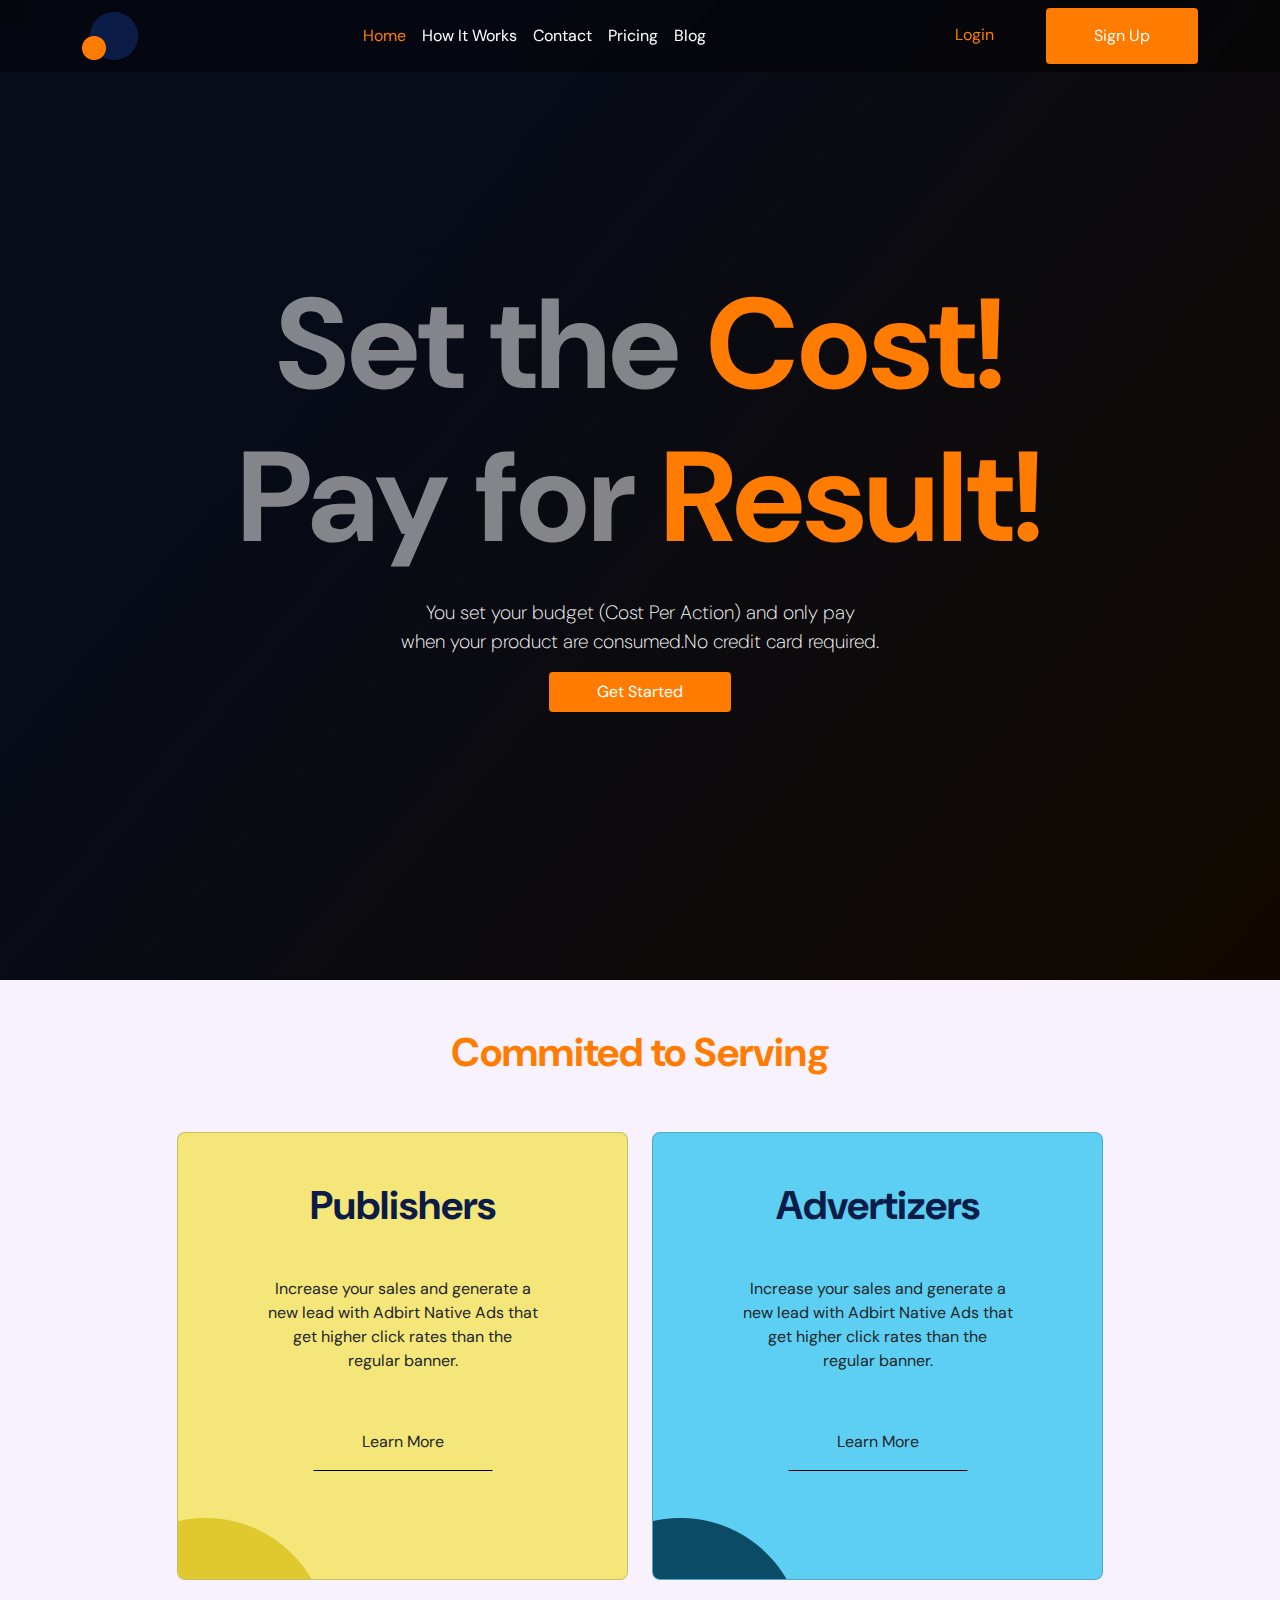
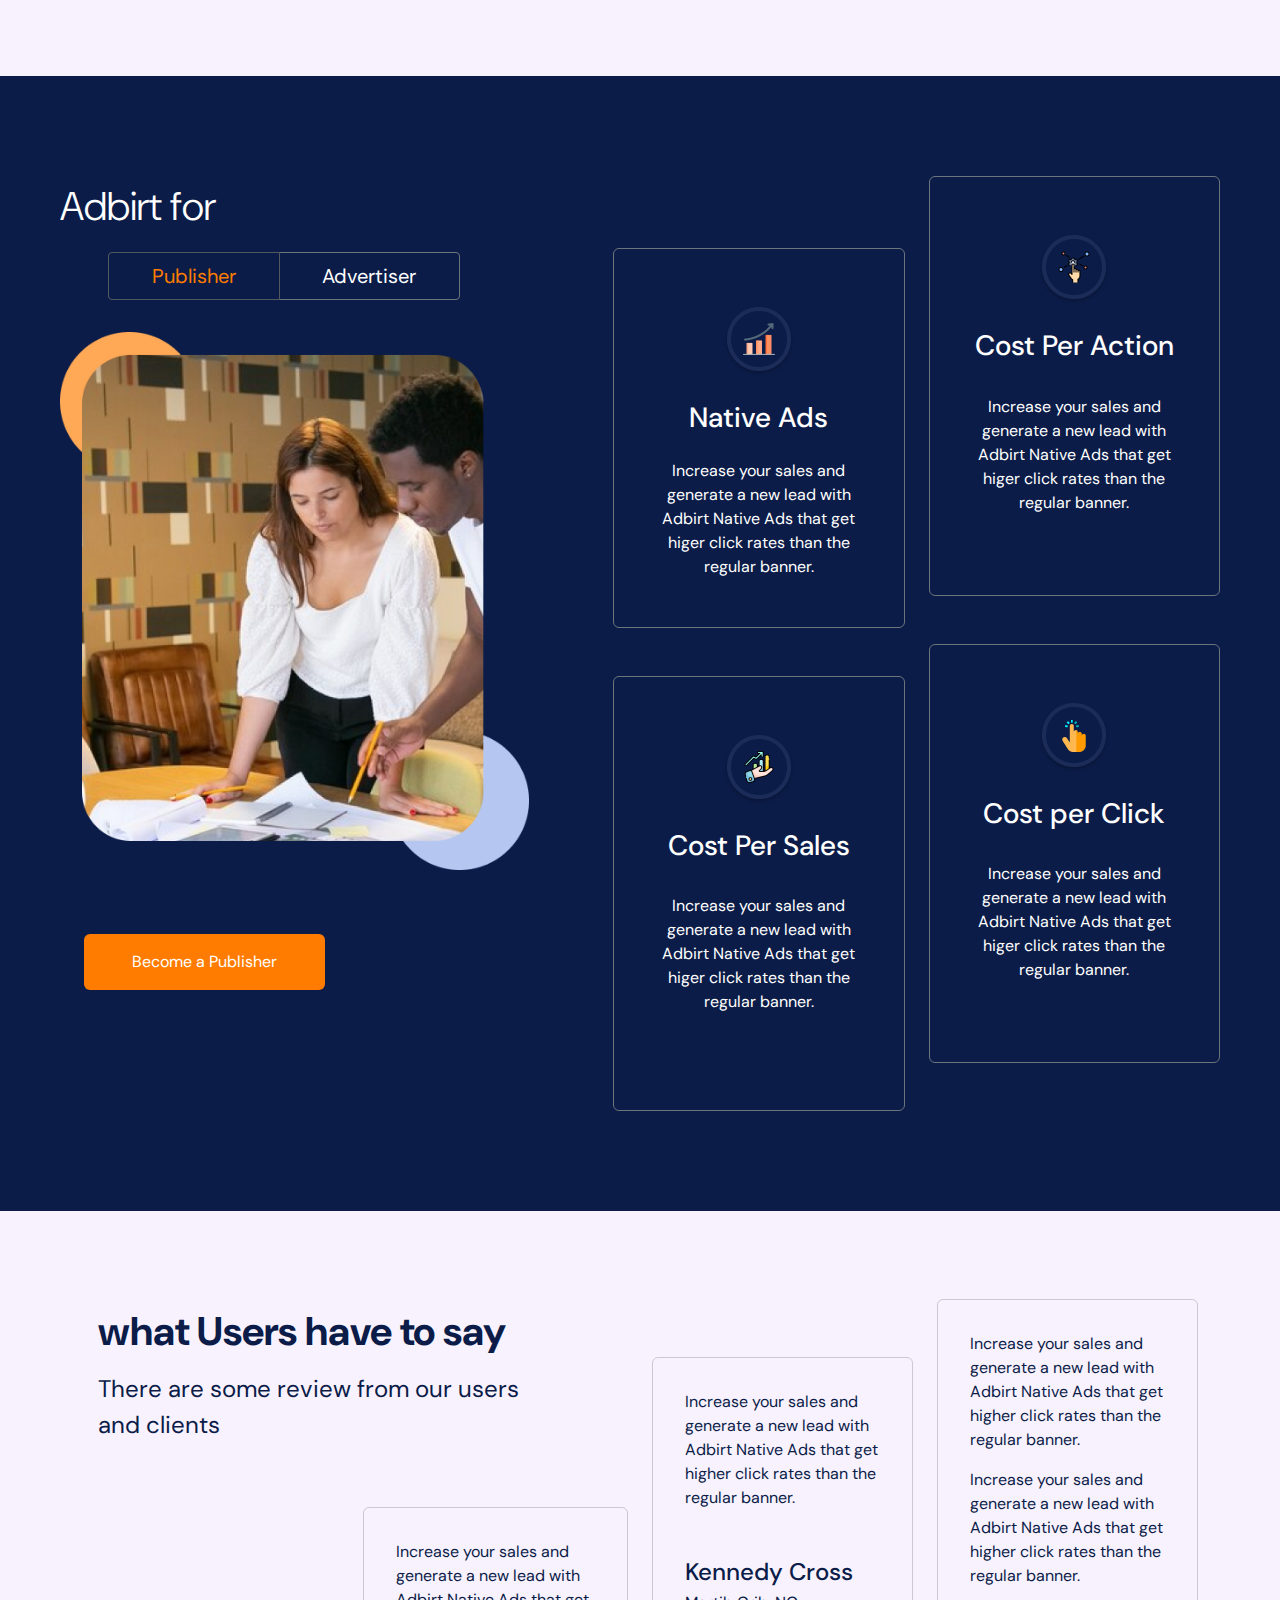
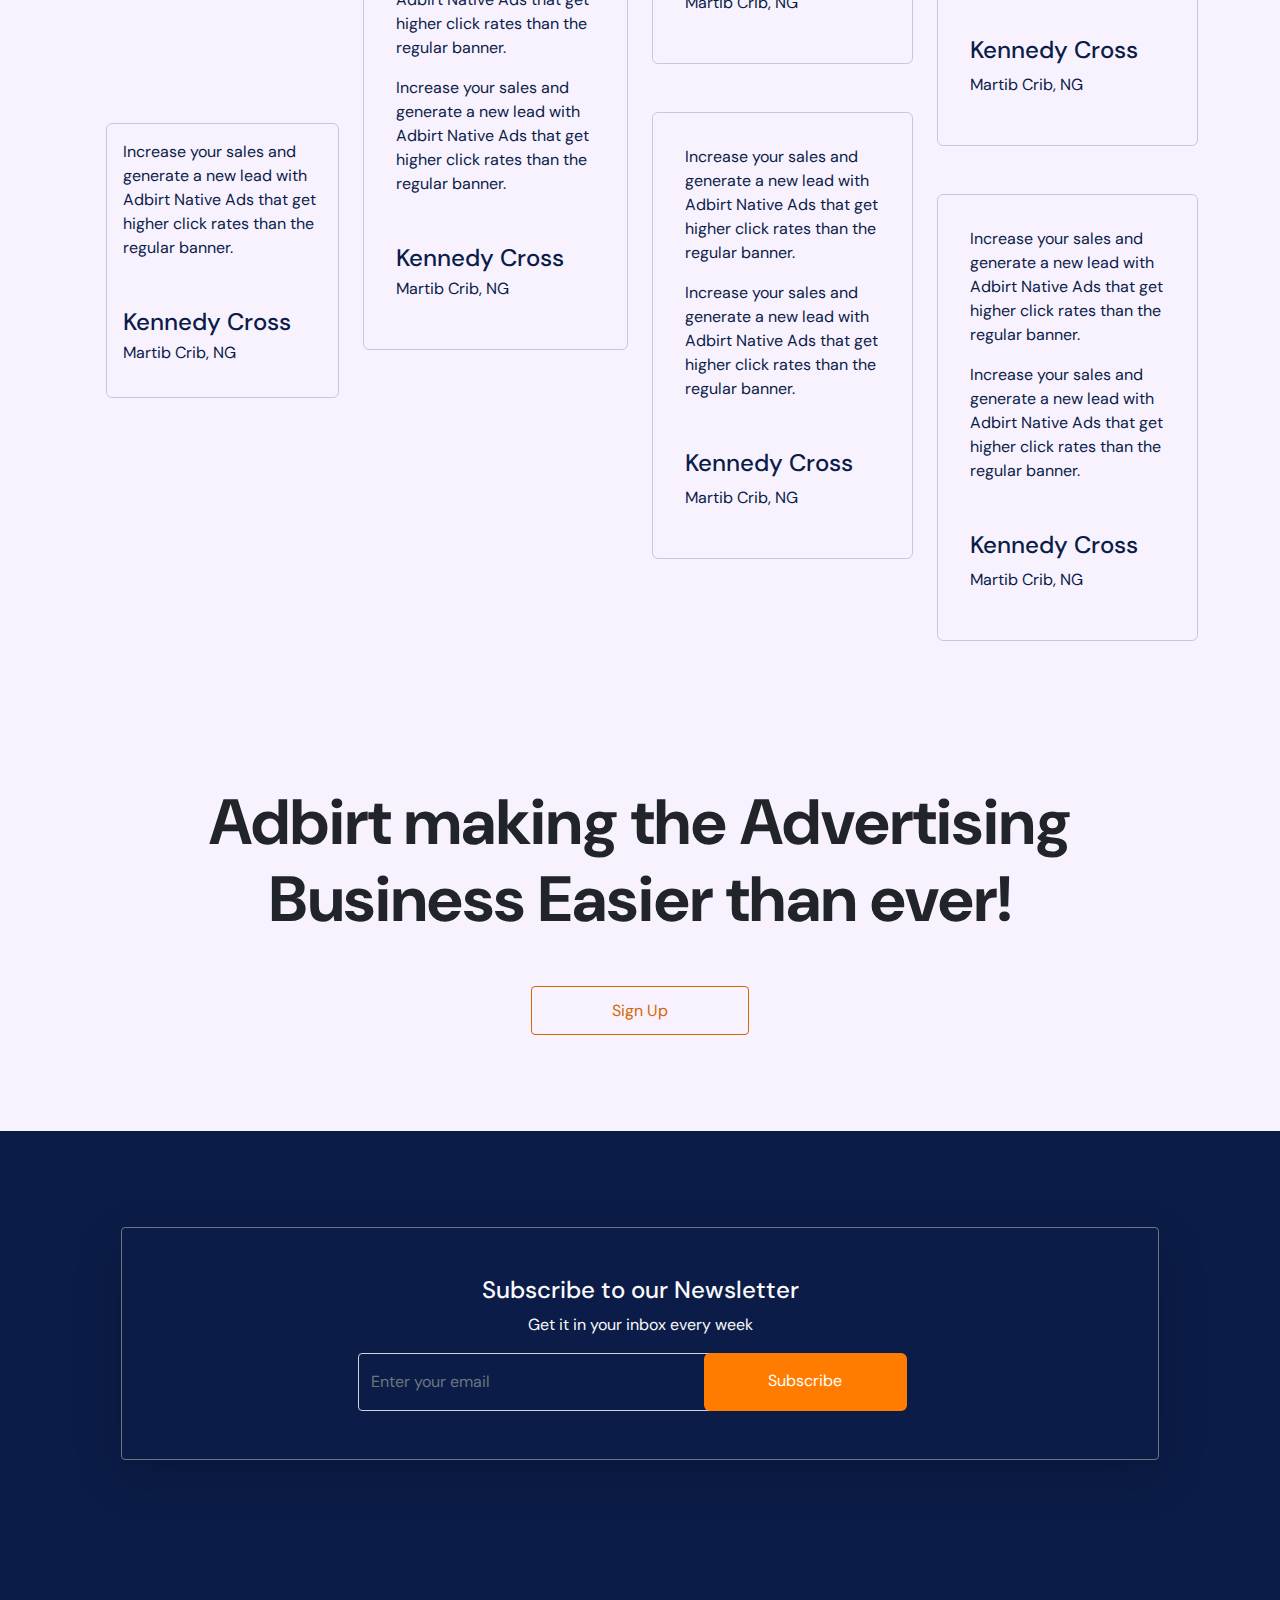
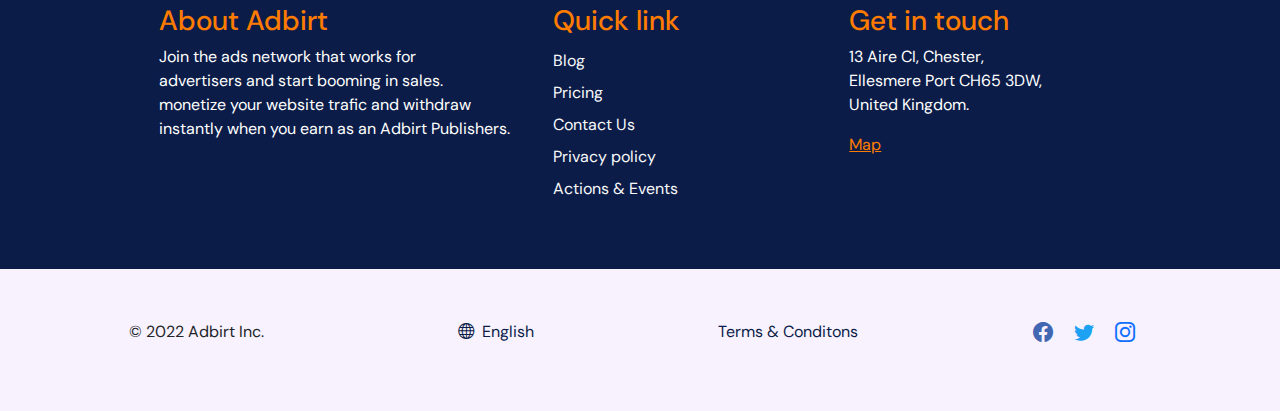
==== commit 15b9e8e2: "changes commited" ====
--- a/index.html
+++ b/index.html
@@ -447,9 +447,9 @@
     <footer>
         <div class="container-fluid">
             <div class="row d-flex justify-content-center align-items-center text-lg-center p-5 fs-6 ml-5">
-                <div class="col-lg-3 ms-auto">
+                <div class="col-lg-3 me-auto text-center">
                     <p class="text-dark ft-colr">
-                        2022 Adbirt Inc.
+                       &copy; 2022 Adbirt Inc.
                     </p>
                 </div>
                 <div class="col-lg-3">
--- a/main.css
+++ b/main.css
@@ -337,4 +337,7 @@
     background-color: transparent !important;
     border: 1px solid var(--background-color-primary) !important;
     color: var(--background-color-primary) !important;
+}
+.form-check-input{
+    color: #86DBFF !important;
 }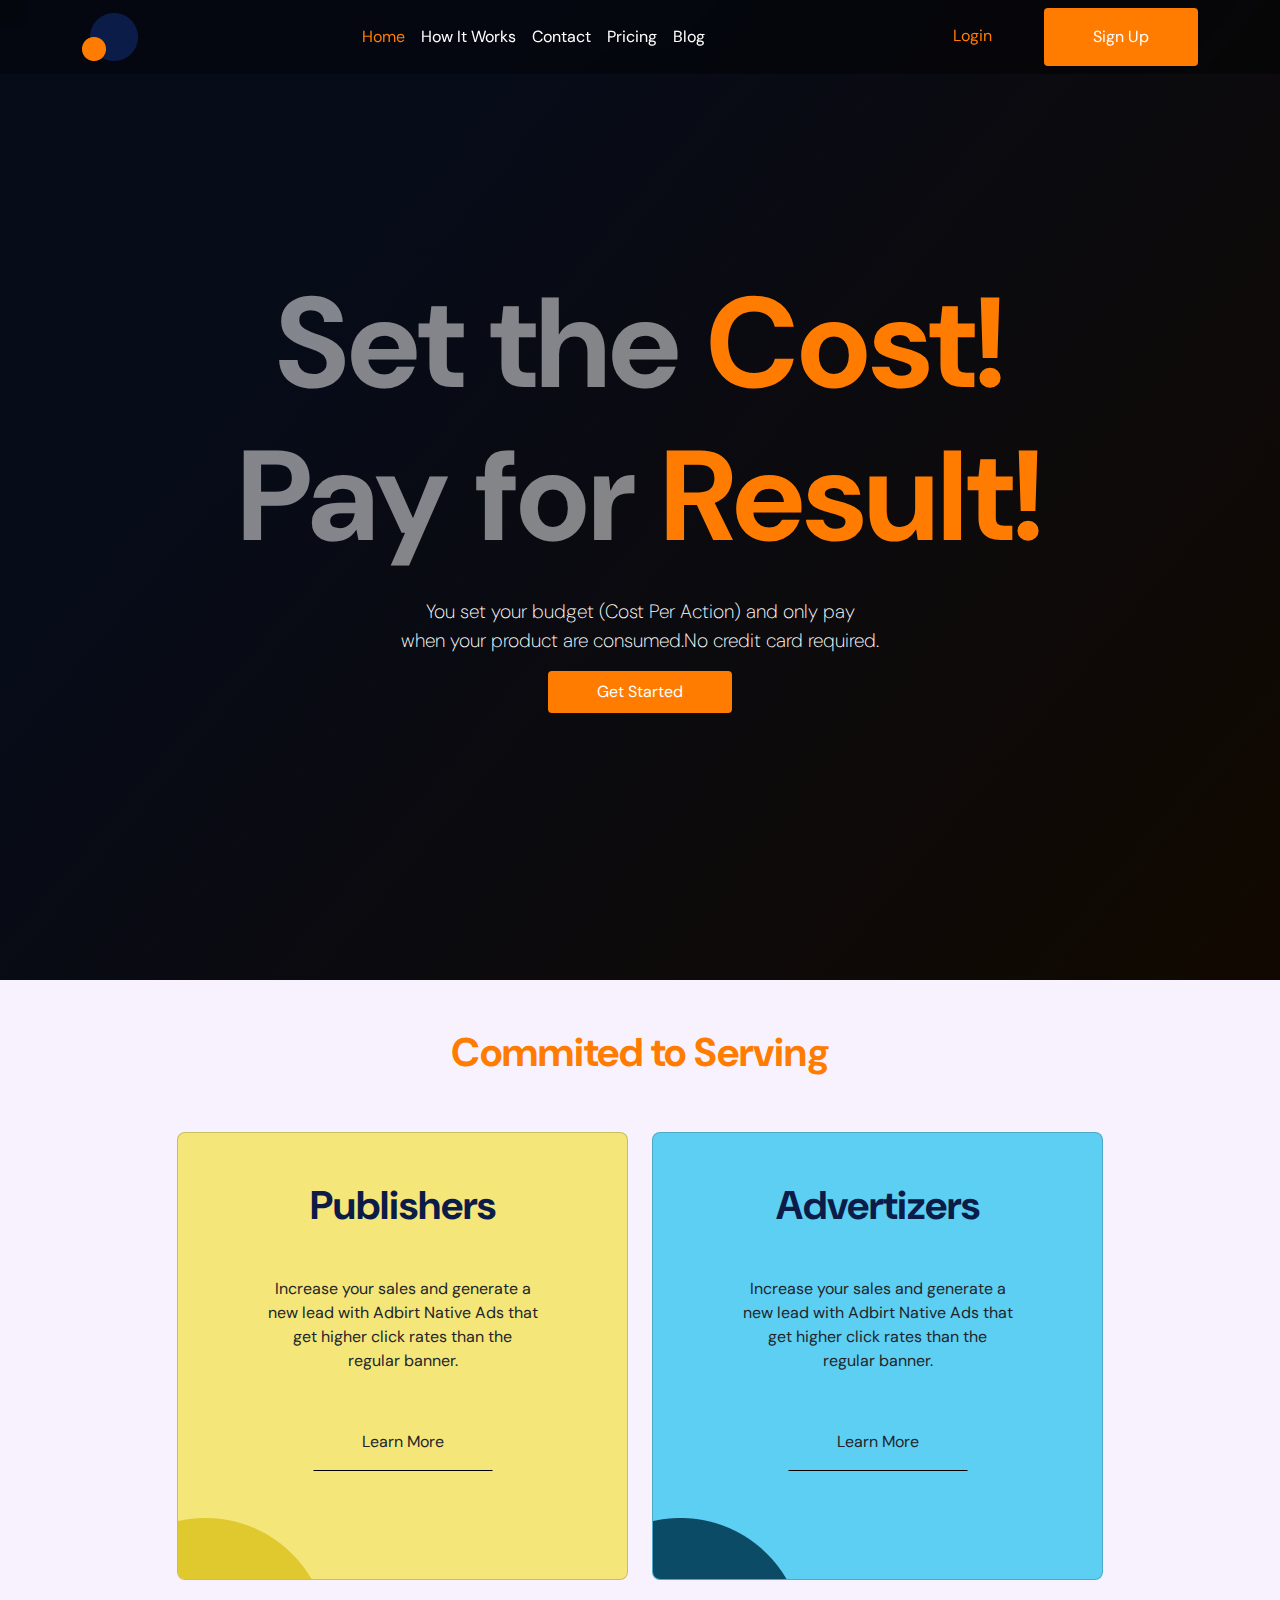
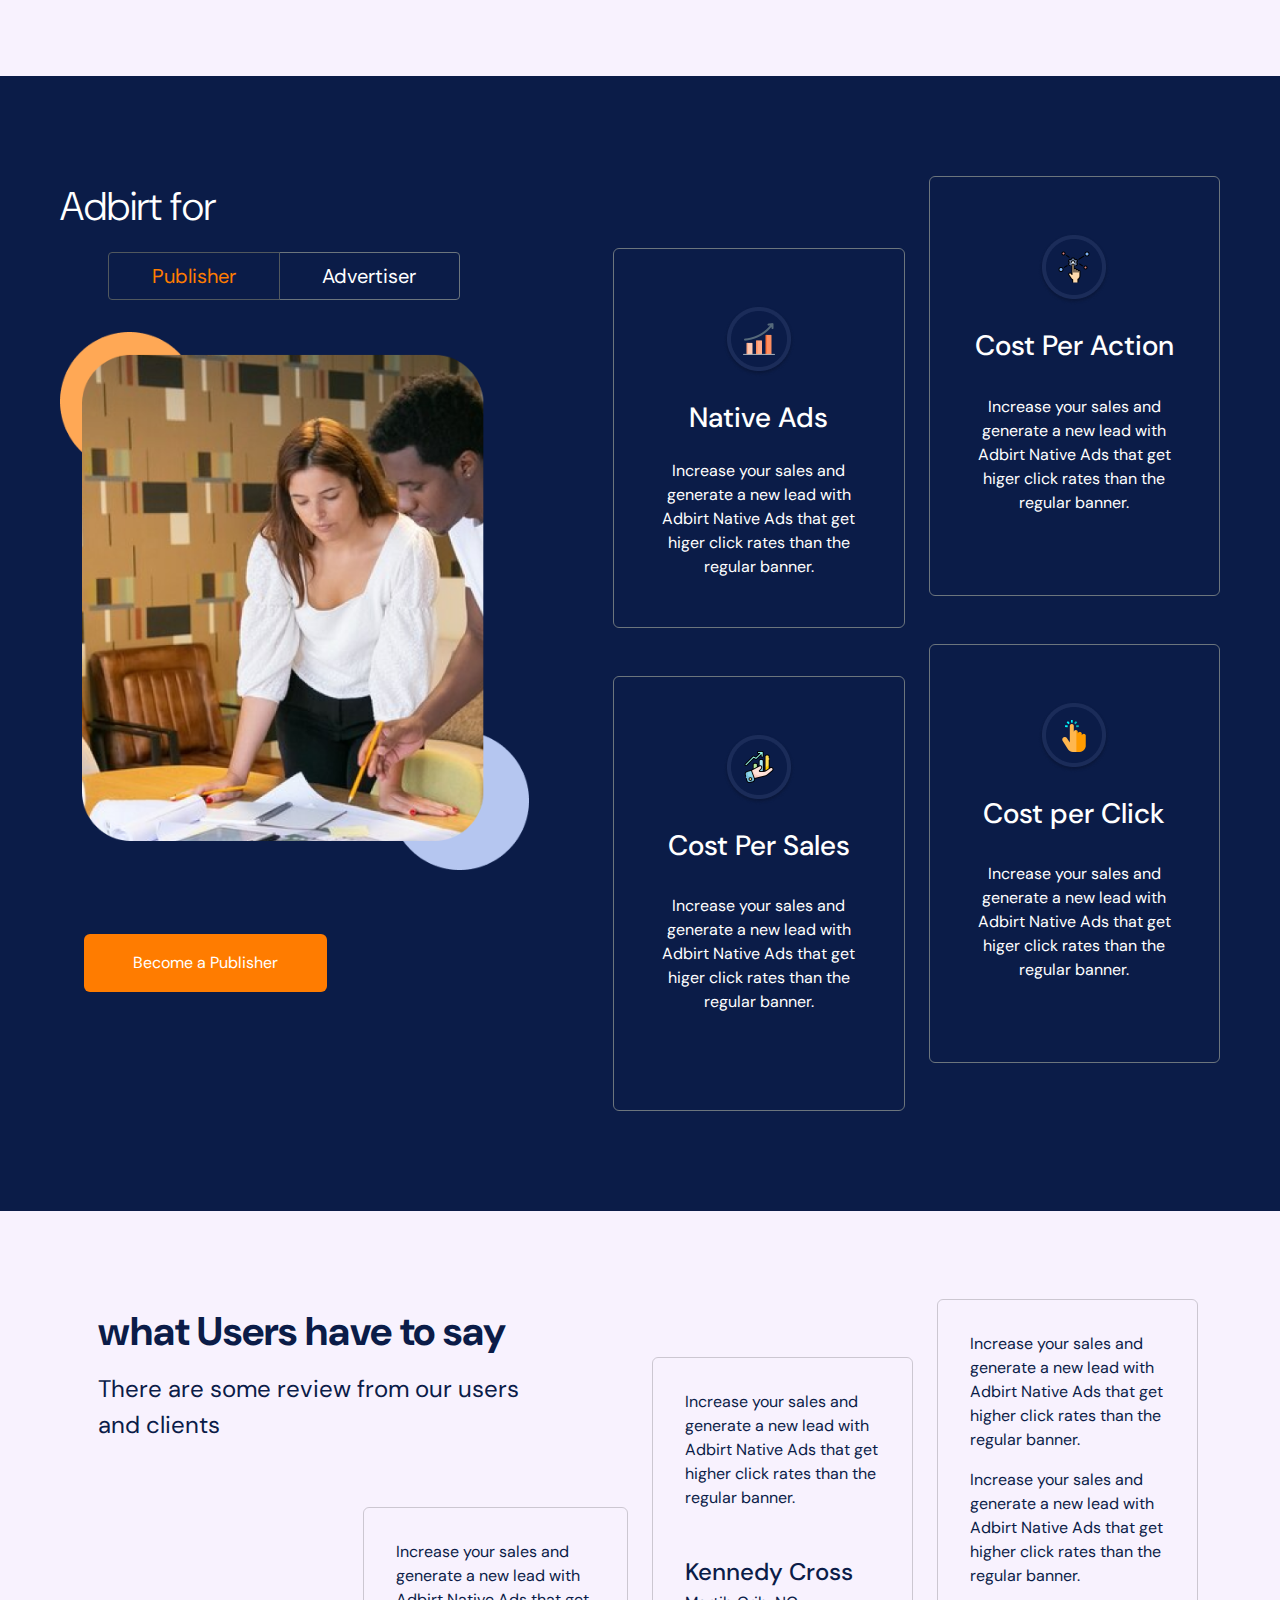
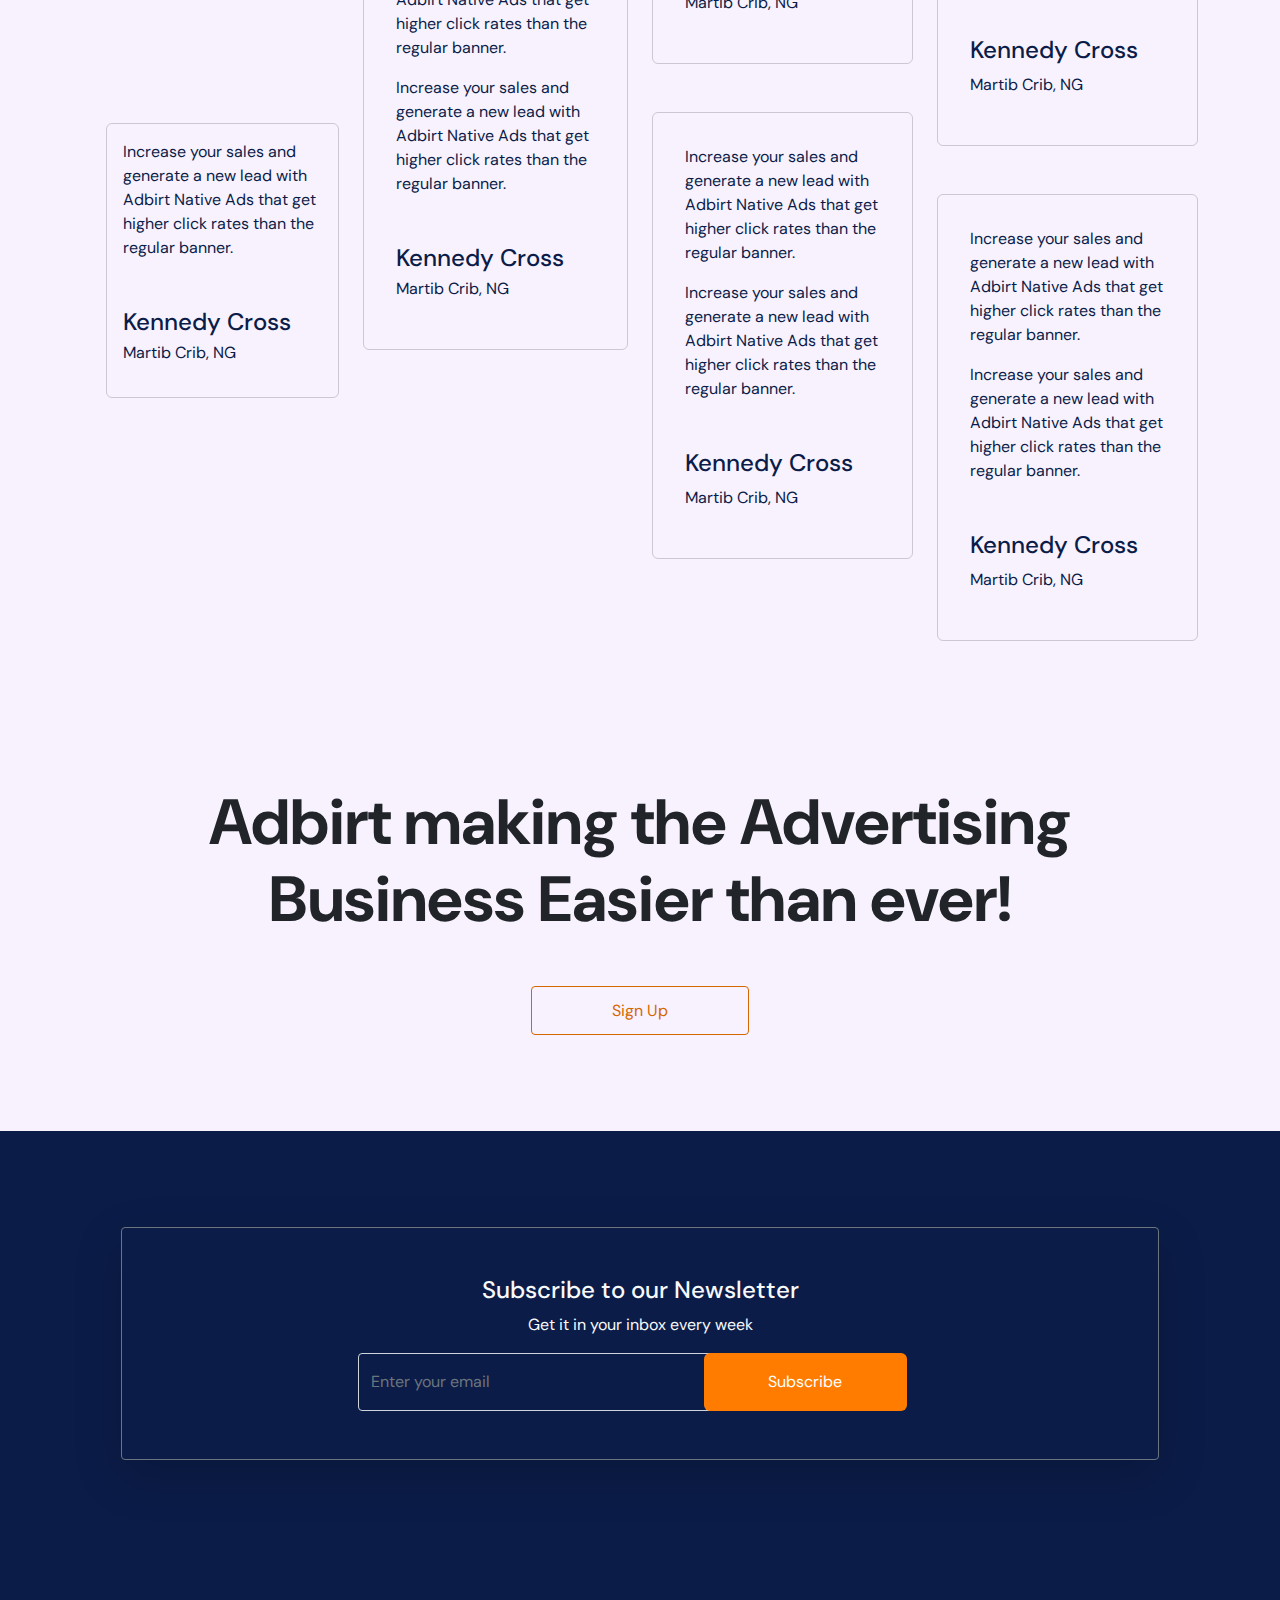
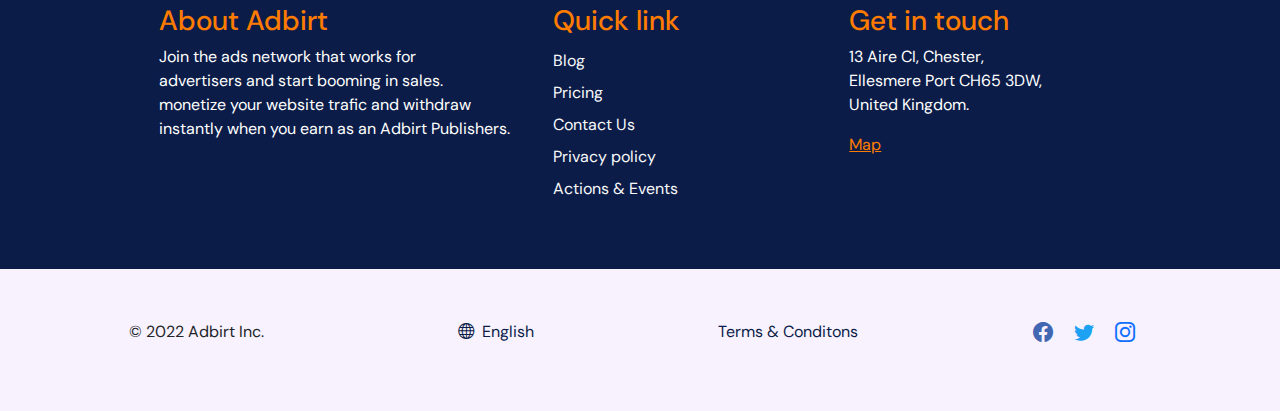
==== commit 39bef22e: "made modifications to the pages in the blog" ====
--- a/index.html
+++ b/index.html
@@ -51,7 +51,7 @@
 
                 <div class="">
                     <a class="active text-decoration-none mx-lg-5 d-block d-lg-inline ms-sm-0" href="#">Login</a>
-                    <button class="btn btn-warning button rounded-1 px-5 py-3" type="submit">Sign Up</button>
+                    <button class="btn button rounded-1 px-5 py-3 border-none" type="submit">Sign Up</button>
                 </div>
             </div>
         </div>
@@ -81,7 +81,7 @@
         </div>
     </section>
     <!-- Commited to serving section -->
-     <section class="section-2">
+    <section class="section-2">
         <h1 class="text-center fw-bold mt-5 custom">Commited to Serving</h1>
         <div class="container mb-5">
             <div class="row gy-5 d-flex justify-content-center align-content-center py-5 pb-5">
@@ -134,8 +134,9 @@
                 <div class="col-lg-5">
                     <p class="text-white fw-light fs-1">Adbirt for</p>
                     <div class="d-flex ms-0 ms-lg-5 btn-group mx-auto bg-transparent w-75">
-                        <a href="#" class="btn btn-secondary btn-lg active px-0 bg-transparent px-2 btn-ad-1">Publisher</a>
-                        <a href="#" class="btn btn-secondary  btn-lg px-0 bg-transparent px-2 btn-ad-2">Advertiser</a>
+                        <a href="customer segment-1.html"
+                            class="btn btn-secondary btn-lg active px-0 bg-transparent px-2 btn-ad-1">Publisher</a>
+                        <a href="customer segment-2.html" class="btn btn-secondary  btn-lg px-0 bg-transparent px-2 btn-ad-2">Advertiser</a>
                     </div>
                     <div class="adb-img mt-3 py-3 text-sm-center">
                         <img class="img-fluid" src="./asset/img/Group 13.png" alt="">
@@ -204,7 +205,7 @@
         </div>
     </section>
     <!-- What Users Have to say -->
- <section class="section-4">
+    <section class="section-4">
         <div class="container">
             <div class="row">
                 <div class="col-lg-6">
@@ -367,8 +368,8 @@
             </div>
         </div>
     </section>
-<!-- subscribe section -->
-     <section class="section-5 section-3 mt-5 pb-5 pt-5 px-5 mvh-100">
+    <!-- subscribe section -->
+    <section class="section-5 section-3 mt-5 pb-5 pt-5 px-5 mvh-100">
         <div class="container">
             <div
                 class=" transperant text-light text-center border border-secondary shadow-lg p-4 mb-5 rounded rounded-1 p-5 mt-5 min-vw-25 h-50 form-wd">
@@ -443,13 +444,14 @@
             </div>
         </div>
     </section>
-    <!-- the footer -->
+
+
     <footer>
         <div class="container-fluid">
             <div class="row d-flex justify-content-center align-items-center text-lg-center p-5 fs-6 ml-5">
                 <div class="col-lg-3 me-auto text-center">
                     <p class="text-dark ft-colr">
-                       &copy; 2022 Adbirt Inc.
+                        &copy; 2022 Adbirt Inc.
                     </p>
                 </div>
                 <div class="col-lg-3">
@@ -465,7 +467,7 @@
                 </div>
                 <div class="col-lg-3">
                     <p class=" fs-5">
-                       <a href="#"><i class="bi bi-facebook mx-2 d-block d-md-inline"></i></a>
+                        <a href="#"><i class="bi bi-facebook mx-2 d-block d-md-inline"></i></a>
                         <a href="#"><i class="bi bi-twitter mx-2 d-block d-md-inline"></i></a>
                         <a href="#"><i class="bi bi-instagram mx-2 d-block d-md-inline"></i></a>
                     </p>
@@ -475,6 +477,9 @@
         </div>
 
     </footer>
+
+    <!-- the footer -->
+
 
     <script src="./js/bootstrap.min.js"></script>
     <script src="./main.js"></script>
--- a/main.css
+++ b/main.css
@@ -4,9 +4,11 @@
     --background-color-primary: #FF7C00;
     --background-color-secondary:#0B1C48;
 }
+
 /* ----------------------
 the hero styling
 ---------------------- */
+
 body{
     scroll-behavior: smooth !important;
     background-color: #F8F2FE !important;
@@ -75,7 +77,7 @@
 .btn-get, .button, .navbar-toggler .btn, .input-btn{
     background-color: #FF7C00 !important;
     color: white !important;
-    border: none !important;
+    /* border: none !important; */
 }
 
 .btn-signup-2{
@@ -87,7 +89,7 @@
 .btn-signup-2:hover{
     background-color: var(--background-color-primary) !important;
     color: white !important;
-    border: none !important;
+    /* border: none !important; */
 }
 
 
@@ -140,6 +142,7 @@
 /* ----------------------
 the Adbirt.. styling
 ---------------------- */
+
 .section-3, .section-5{
     background-color: var(--background-color-secondary);
 }
